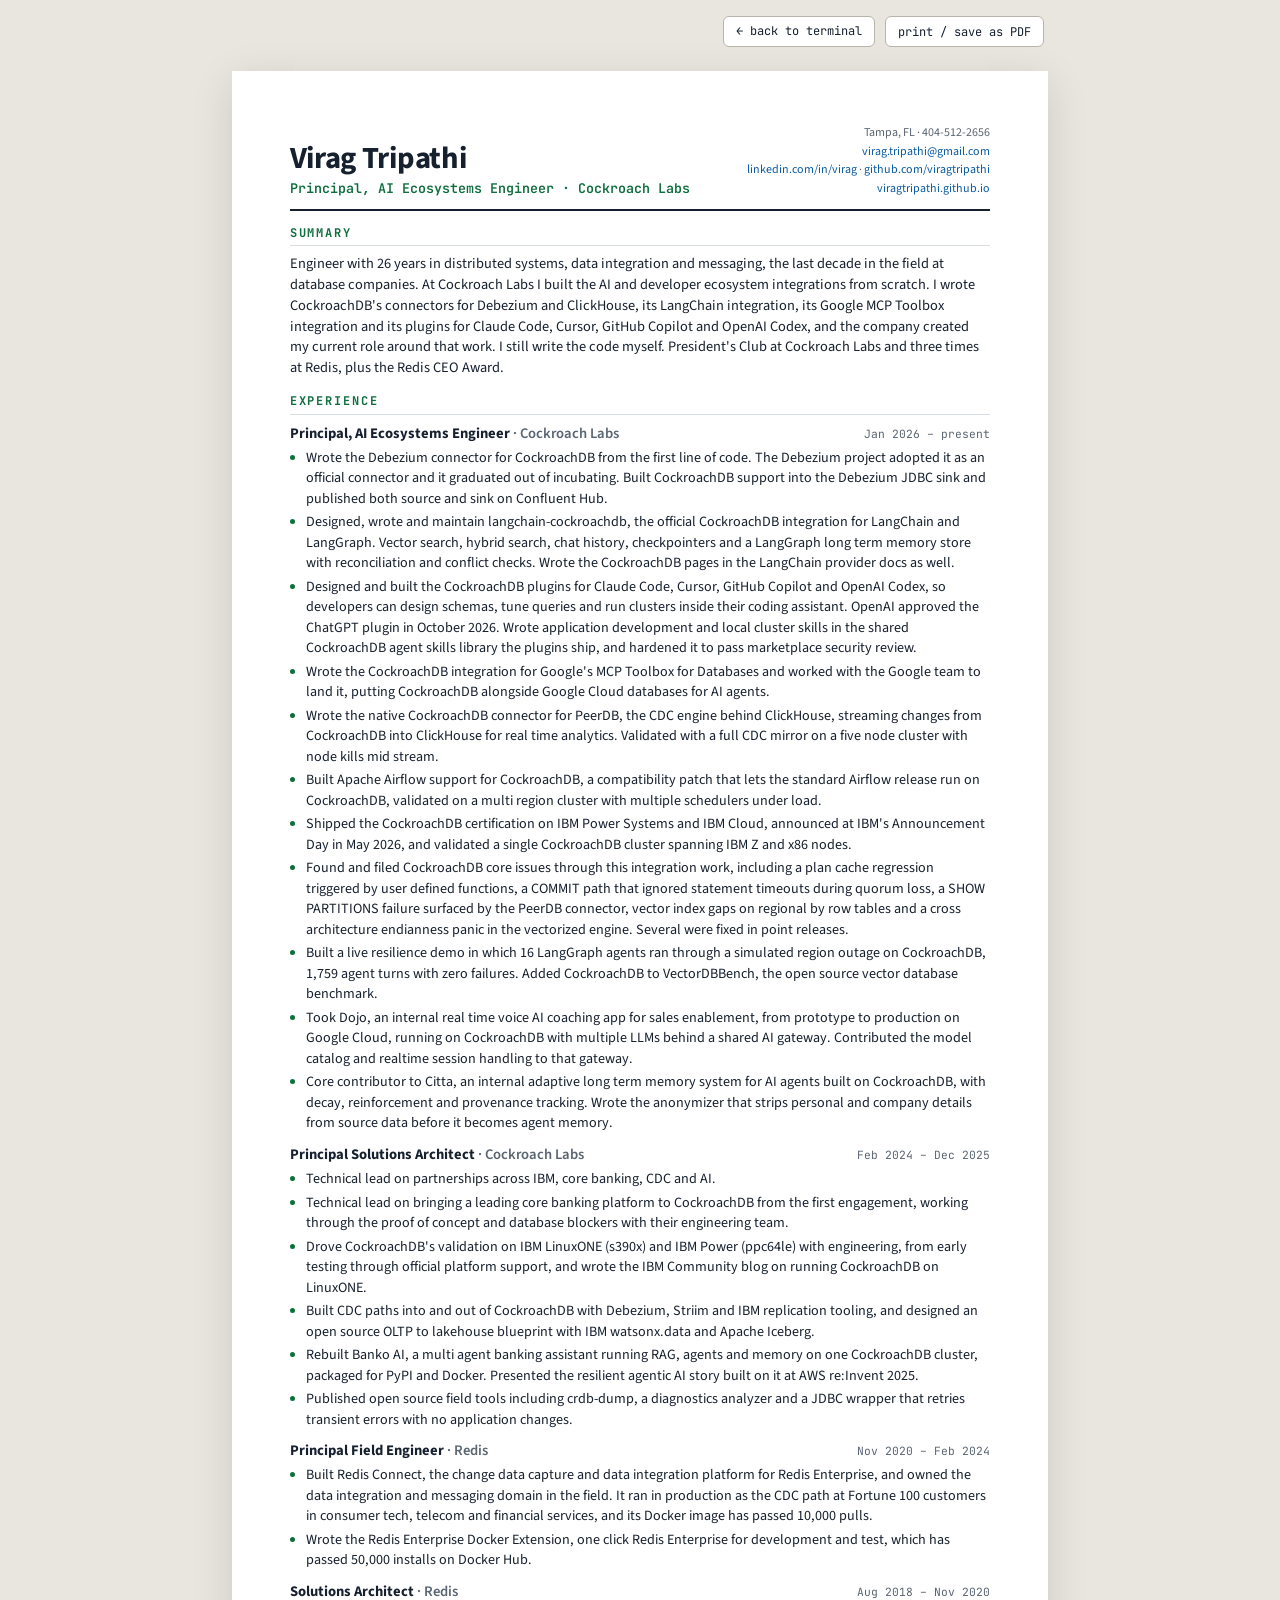
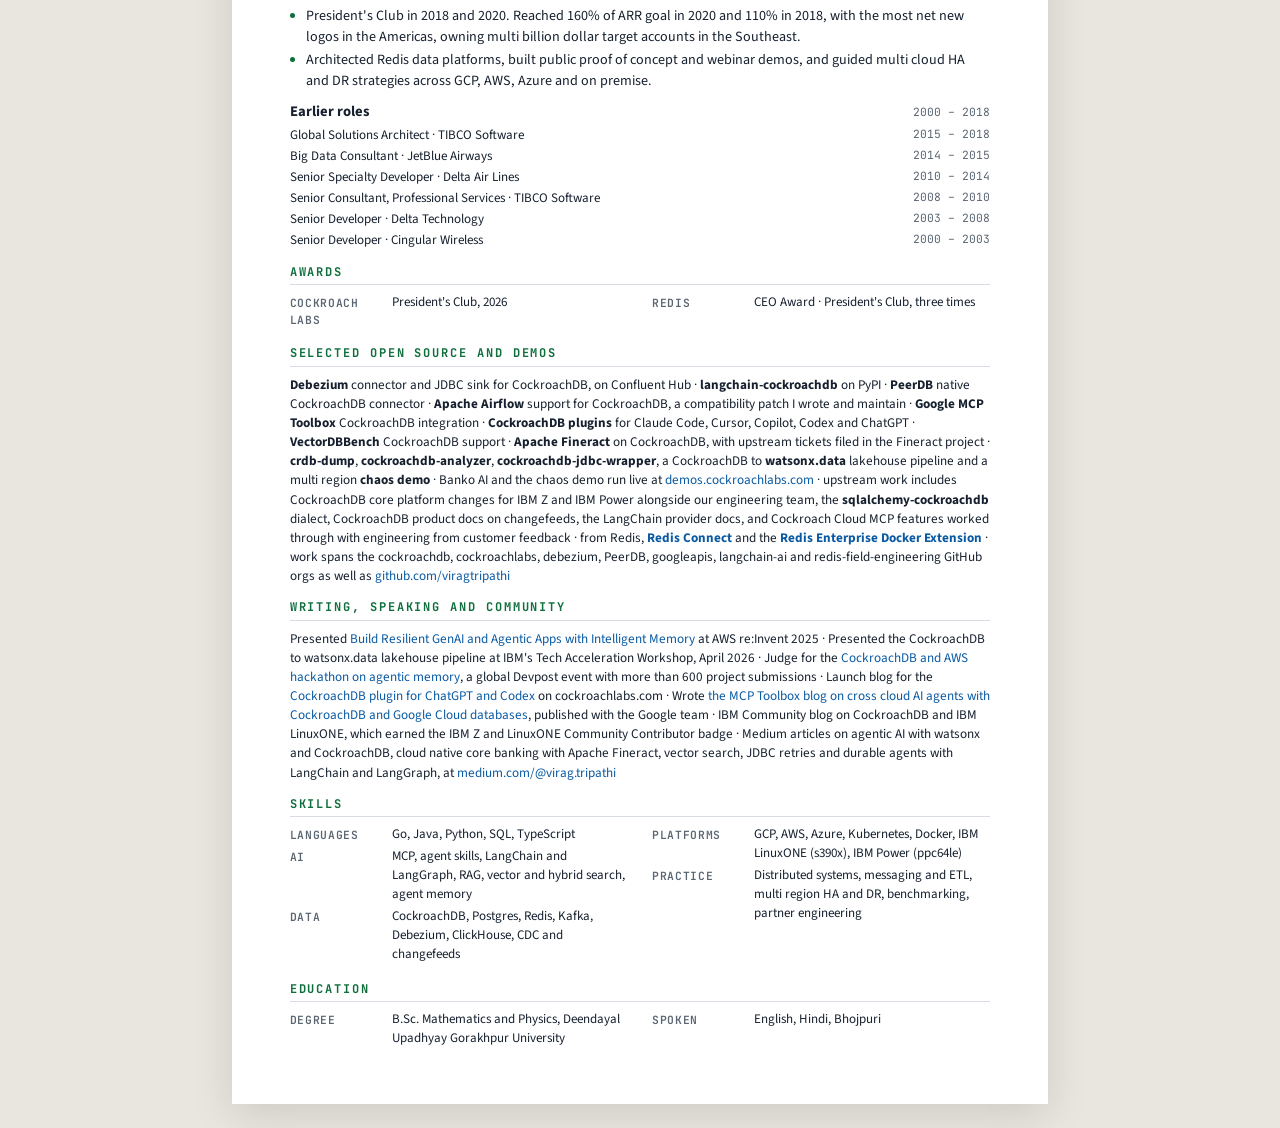
==== resume.html @ 1df02287 "resume: awards, core issues found through integrations, Fineract, watsonx workshop, docs work, hybri" ====
<!DOCTYPE html>
<html lang="en">
<head>
<meta charset="UTF-8" />
<meta name="viewport" content="width=device-width, initial-scale=1.0" />
<title>Virag Tripathi · Resume</title>
<meta name="description" content="Resume of Virag Tripathi, Principal, AI Ecosystems Engineer at Cockroach Labs." />
<meta name="robots" content="noindex" />
<link rel="preconnect" href="https://fonts.googleapis.com" />
<link rel="preconnect" href="https://fonts.gstatic.com" crossorigin />
<link href="https://fonts.googleapis.com/css2?family=JetBrains+Mono:wght@400;600;700&family=Source+Sans+3:wght@400;600;700&display=swap" rel="stylesheet" />
<style>
  :root{
    --ink:#16202e; --dim:#5a6572; --line:#d8dde4; --accent:#0e6e3c; --link:#0a5aa3;
  }
  *{box-sizing:border-box;margin:0;padding:0}
  html{background:#e9e6df}
  body{font-family:'Source Sans 3','Segoe UI',system-ui,sans-serif;color:var(--ink);font-size:10.6pt;line-height:1.45}
  .page{max-width:8.5in;margin:24px auto;background:#fff;padding:0.55in 0.6in;box-shadow:0 10px 40px rgba(0,0,0,.12)}
  a{color:var(--link);text-decoration:none}
  a:hover{text-decoration:underline}
  .mono{font-family:'JetBrains Mono',monospace}

  /* toolbar, screen only */
  .toolbar{max-width:8.5in;margin:16px auto 0;display:flex;gap:10px;justify-content:flex-end;padding:0 4px}
  .toolbar a,.toolbar button{font-family:'JetBrains Mono',monospace;font-size:12px;border:1px solid #b9b4a9;background:#fff;color:var(--ink);border-radius:6px;padding:6px 12px;cursor:pointer}
  .toolbar a:hover,.toolbar button:hover{border-color:var(--accent);color:var(--accent);text-decoration:none}

  header{display:flex;justify-content:space-between;align-items:flex-end;gap:16px;border-bottom:2.5px solid var(--ink);padding-bottom:10px;margin-bottom:14px}
  h1{font-size:23pt;line-height:1.05;letter-spacing:-.01em}
  .role{font-family:'JetBrains Mono',monospace;font-size:10pt;color:var(--accent);font-weight:600;margin-top:4px}
  .contact{text-align:right;font-size:9pt;color:var(--dim);line-height:1.55;white-space:nowrap}

  h2{font-family:'JetBrains Mono',monospace;font-size:9pt;letter-spacing:.16em;text-transform:uppercase;color:var(--accent);
     border-bottom:1px solid var(--line);padding-bottom:3px;margin:14px 0 8px}
  .summary{font-size:10.8pt}

  .job{margin-bottom:10px;break-inside:avoid}
  .jobhead{display:flex;justify-content:space-between;align-items:baseline;gap:12px}
  .jobhead .t{font-weight:700;font-size:11pt}
  .jobhead .t .org{font-weight:600;color:var(--dim)}
  .jobhead .dates{font-family:'JetBrains Mono',monospace;font-size:8.5pt;color:var(--dim);white-space:nowrap}
  ul{margin:4px 0 0 0;padding-left:16px}
  li{margin-bottom:3px}
  li::marker{color:var(--accent)}

  .earlier{display:grid;grid-template-columns:1fr auto;row-gap:2px;column-gap:14px;font-size:9.8pt}
  .earlier .d{font-family:'JetBrains Mono',monospace;font-size:8.5pt;color:var(--dim);white-space:nowrap}

  .cols{display:grid;grid-template-columns:1fr 1fr;gap:4px 24px}
  .kv{display:grid;grid-template-columns:92px 1fr;gap:10px;font-size:9.8pt;margin-bottom:3px}
  .kv b{font-family:'JetBrains Mono',monospace;font-size:8.5pt;color:var(--dim);font-weight:600;text-transform:uppercase;letter-spacing:.06em;padding-top:2px}

  .oss{font-size:9.9pt}
  .oss b{font-weight:700}

  .pb{break-before:page}

  @media print{
    html{background:#fff}
    .toolbar{display:none}
    .page{margin:0;max-width:none;box-shadow:none;padding:0}
    a{color:var(--ink)}
    @page{size:letter;margin:0.55in 0.6in}
  }
  @media(max-width:700px){
    .page{padding:24px 18px;margin:12px}
    header{flex-direction:column;align-items:flex-start}
    .contact{text-align:left;white-space:normal}
    .cols{grid-template-columns:1fr}
  }
</style>
</head>
<body>

<div class="toolbar">
  <a href="index.html">← back to terminal</a>
  <button onclick="window.print()">print / save as PDF</button>
</div>

<div class="page">

<header>
  <div>
    <h1>Virag Tripathi</h1>
    <div class="role">Principal, AI Ecosystems Engineer · Cockroach Labs</div>
  </div>
  <div class="contact">
    Tampa, FL · 404-512-2656<br>
    <a href="mailto:virag.tripathi@gmail.com">virag.tripathi@gmail.com</a><br>
    <a href="https://www.linkedin.com/in/virag">linkedin.com/in/virag</a> · <a href="https://github.com/viragtripathi">github.com/viragtripathi</a><br>
    <a href="https://viragtripathi.github.io">viragtripathi.github.io</a>
  </div>
</header>

<h2>Summary</h2>
<p class="summary">
Engineer with 26 years in distributed systems, data integration and messaging, the last decade in the field at database companies. At Cockroach Labs I built the AI and developer ecosystem integrations from scratch. I wrote CockroachDB's connectors for Debezium and ClickHouse, its LangChain integration, its Google MCP Toolbox integration and its plugins for Claude Code, Cursor, GitHub Copilot and OpenAI Codex, and the company created my current role around that work. I still write the code myself. President's Club at Cockroach Labs and three times at Redis, plus the Redis CEO Award.
</p>

<h2>Experience</h2>

<div class="job">
  <div class="jobhead">
    <span class="t">Principal, AI Ecosystems Engineer <span class="org">· Cockroach Labs</span></span>
    <span class="dates">Jan 2026 – present</span>
  </div>
  <ul>
    <li>Wrote the Debezium connector for CockroachDB from the first line of code. The Debezium project adopted it as an official connector and it graduated out of incubating. Built CockroachDB support into the Debezium JDBC sink and published both source and sink on Confluent Hub.</li>
    <li>Designed, wrote and maintain langchain-cockroachdb, the official CockroachDB integration for LangChain and LangGraph. Vector search, hybrid search, chat history, checkpointers and a LangGraph long term memory store with reconciliation and conflict checks. Wrote the CockroachDB pages in the LangChain provider docs as well.</li>
    <li>Designed and built the CockroachDB plugins for Claude Code, Cursor, GitHub Copilot and OpenAI Codex, so developers can design schemas, tune queries and run clusters inside their coding assistant. OpenAI approved the ChatGPT plugin in October 2026. Wrote application development and local cluster skills in the shared CockroachDB agent skills library the plugins ship, and hardened it to pass marketplace security review.</li>
    <li>Wrote the CockroachDB integration for Google's MCP Toolbox for Databases and worked with the Google team to land it, putting CockroachDB alongside Google Cloud databases for AI agents.</li>
    <li>Wrote the native CockroachDB connector for PeerDB, the CDC engine behind ClickHouse, streaming changes from CockroachDB into ClickHouse for real time analytics. Validated with a full CDC mirror on a five node cluster with node kills mid stream.</li>
    <li>Built Apache Airflow support for CockroachDB, a compatibility patch that lets the standard Airflow release run on CockroachDB, validated on a multi region cluster with multiple schedulers under load.</li>
    <li>Shipped the CockroachDB certification on IBM Power Systems and IBM Cloud, announced at IBM's Announcement Day in May 2026, and validated a single CockroachDB cluster spanning IBM Z and x86 nodes.</li>
    <li>Found and filed CockroachDB core issues through this integration work, including a plan cache regression triggered by user defined functions, a COMMIT path that ignored statement timeouts during quorum loss, a SHOW PARTITIONS failure surfaced by the PeerDB connector, vector index gaps on regional by row tables and a cross architecture endianness panic in the vectorized engine. Several were fixed in point releases.</li>
    <li>Built a live resilience demo in which 16 LangGraph agents ran through a simulated region outage on CockroachDB, 1,759 agent turns with zero failures. Added CockroachDB to VectorDBBench, the open source vector database benchmark.</li>
    <li>Took Dojo, an internal real time voice AI coaching app for sales enablement, from prototype to production on Google Cloud, running on CockroachDB with multiple LLMs behind a shared AI gateway. Contributed the model catalog and realtime session handling to that gateway.</li>
    <li>Core contributor to Citta, an internal adaptive long term memory system for AI agents built on CockroachDB, with decay, reinforcement and provenance tracking. Wrote the anonymizer that strips personal and company details from source data before it becomes agent memory.</li>
  </ul>
</div>

<div class="job">
  <div class="jobhead">
    <span class="t">Principal Solutions Architect <span class="org">· Cockroach Labs</span></span>
    <span class="dates">Feb 2024 – Dec 2025</span>
  </div>
  <ul>
    <li>Technical lead on partnerships across IBM, core banking, CDC and AI.</li>
    <li>Technical lead on bringing a leading core banking platform to CockroachDB from the first engagement, working through the proof of concept and database blockers with their engineering team.</li>
    <li>Drove CockroachDB's validation on IBM LinuxONE (s390x) and IBM Power (ppc64le) with engineering, from early testing through official platform support, and wrote the IBM Community blog on running CockroachDB on LinuxONE.</li>
    <li>Built CDC paths into and out of CockroachDB with Debezium, Striim and IBM replication tooling, and designed an open source OLTP to lakehouse blueprint with IBM watsonx.data and Apache Iceberg.</li>
    <li>Rebuilt Banko AI, a multi agent banking assistant running RAG, agents and memory on one CockroachDB cluster, packaged for PyPI and Docker. Presented the resilient agentic AI story built on it at AWS re:Invent 2025.</li>
    <li>Published open source field tools including crdb-dump, a diagnostics analyzer and a JDBC wrapper that retries transient errors with no application changes.</li>
  </ul>
</div>

<div class="job">
  <div class="jobhead">
    <span class="t">Principal Field Engineer <span class="org">· Redis</span></span>
    <span class="dates">Nov 2020 – Feb 2024</span>
  </div>
  <ul>
    <li>Built Redis Connect, the change data capture and data integration platform for Redis Enterprise, and owned the data integration and messaging domain in the field. It ran in production as the CDC path at Fortune 100 customers in consumer tech, telecom and financial services, and its Docker image has passed 10,000 pulls.</li>
    <li>Wrote the Redis Enterprise Docker Extension, one click Redis Enterprise for development and test, which has passed 50,000 installs on Docker Hub.</li>
  </ul>
</div>

<div class="job">
  <div class="jobhead">
    <span class="t">Solutions Architect <span class="org">· Redis</span></span>
    <span class="dates">Aug 2018 – Nov 2020</span>
  </div>
  <ul>
    <li>President's Club in 2018 and 2020. Reached 160% of ARR goal in 2020 and 110% in 2018, with the most net new logos in the Americas, owning multi billion dollar target accounts in the Southeast.</li>
    <li>Architected Redis data platforms, built public proof of concept and webinar demos, and guided multi cloud HA and DR strategies across GCP, AWS, Azure and on premise.</li>
  </ul>
</div>

<div class="job">
  <div class="jobhead"><span class="t">Earlier roles</span><span class="dates">2000 – 2018</span></div>
  <div class="earlier" style="margin-top:4px">
    <span>Global Solutions Architect · TIBCO Software</span><span class="d">2015 – 2018</span>
    <span>Big Data Consultant · JetBlue Airways</span><span class="d">2014 – 2015</span>
    <span>Senior Specialty Developer · Delta Air Lines</span><span class="d">2010 – 2014</span>
    <span>Senior Consultant, Professional Services · TIBCO Software</span><span class="d">2008 – 2010</span>
    <span>Senior Developer · Delta Technology</span><span class="d">2003 – 2008</span>
    <span>Senior Developer · Cingular Wireless</span><span class="d">2000 – 2003</span>
  </div>
</div>

<h2>Awards</h2>
<div class="cols">
  <div class="kv"><b>Cockroach Labs</b><span>President's Club, 2026</span></div>
  <div class="kv"><b>Redis</b><span>CEO Award · President's Club, three times</span></div>
</div>

<h2>Selected open source and demos</h2>
<p class="oss">
<b>Debezium</b> connector and JDBC sink for CockroachDB, on Confluent Hub · <b>langchain-cockroachdb</b> on PyPI · <b>PeerDB</b> native CockroachDB connector · <b>Apache Airflow</b> support for CockroachDB, a compatibility patch I wrote and maintain · <b>Google MCP Toolbox</b> CockroachDB integration · <b>CockroachDB plugins</b> for Claude Code, Cursor, Copilot, Codex and ChatGPT · <b>VectorDBBench</b> CockroachDB support · <b>Apache Fineract</b> on CockroachDB, with upstream tickets filed in the Fineract project · <b>crdb-dump</b>, <b>cockroachdb-analyzer</b>, <b>cockroachdb-jdbc-wrapper</b>, a CockroachDB to <b>watsonx.data</b> lakehouse pipeline and a multi region <b>chaos demo</b> · Banko AI and the chaos demo run live at <a href="https://demos.cockroachlabs.com/">demos.cockroachlabs.com</a> · upstream work includes CockroachDB core platform changes for IBM Z and IBM Power alongside our engineering team, the <b>sqlalchemy-cockroachdb</b> dialect, CockroachDB product docs on changefeeds, the LangChain provider docs, and Cockroach Cloud MCP features worked through with engineering from customer feedback · from Redis, <a href="https://github.com/redis-field-engineering/redis-connect-dist"><b>Redis Connect</b></a> and the <a href="https://hub.docker.com/r/virag/redis-enterprise-docker-extension"><b>Redis Enterprise Docker Extension</b></a> · work spans the cockroachdb, cockroachlabs, debezium, PeerDB, googleapis, langchain-ai and redis-field-engineering GitHub orgs as well as <a href="https://github.com/viragtripathi">github.com/viragtripathi</a>
</p>

<h2>Writing, speaking and community</h2>
<p class="oss">
Presented <a href="https://www.cockroachlabs.com/blog/resilient-genai-agentic-apps-intelligent-memory/">Build Resilient GenAI and Agentic Apps with Intelligent Memory</a> at AWS re:Invent 2025 · Presented the CockroachDB to watsonx.data lakehouse pipeline at IBM's Tech Acceleration Workshop, April 2026 · Judge for the <a href="https://cockroachdb-ai.devpost.com/">CockroachDB and AWS hackathon on agentic memory</a>, a global Devpost event with more than 600 project submissions · Launch blog for the <a href="https://www.cockroachlabs.com/blog/cockroachdb-plugin-for-chatgpt-and-codex/">CockroachDB plugin for ChatGPT and Codex</a> on cockroachlabs.com · Wrote <a href="https://medium.com/@mcp_toolbox/multi-source-reasoning-with-cockroachdb-and-google-cloud-databases-using-mcp-toolbox-64c39ea878f5">the MCP Toolbox blog on cross cloud AI agents with CockroachDB and Google Cloud databases</a>, published with the Google team · IBM Community blog on CockroachDB and IBM LinuxONE, which earned the IBM Z and LinuxONE Community Contributor badge · Medium articles on agentic AI with watsonx and CockroachDB, cloud native core banking with Apache Fineract, vector search, JDBC retries and durable agents with LangChain and LangGraph, at <a href="https://medium.com/@virag.tripathi">medium.com/@virag.tripathi</a>
</p>

<h2>Skills</h2>
<div class="cols">
  <div>
    <div class="kv"><b>Languages</b><span>Go, Java, Python, SQL, TypeScript</span></div>
    <div class="kv"><b>AI</b><span>MCP, agent skills, LangChain and LangGraph, RAG, vector and hybrid search, agent memory</span></div>
    <div class="kv"><b>Data</b><span>CockroachDB, Postgres, Redis, Kafka, Debezium, ClickHouse, CDC and changefeeds</span></div>
  </div>
  <div>
    <div class="kv"><b>Platforms</b><span>GCP, AWS, Azure, Kubernetes, Docker, IBM LinuxONE (s390x), IBM Power (ppc64le)</span></div>
    <div class="kv"><b>Practice</b><span>Distributed systems, messaging and ETL, multi region HA and DR, benchmarking, partner engineering</span></div>
  </div>
</div>

<h2>Education</h2>
<div class="cols">
  <div class="kv"><b>Degree</b><span>B.Sc. Mathematics and Physics, Deendayal Upadhyay Gorakhpur University</span></div>
  <div class="kv"><b>Spoken</b><span>English, Hindi, Bhojpuri</span></div>
</div>

</div>
</body>
</html>
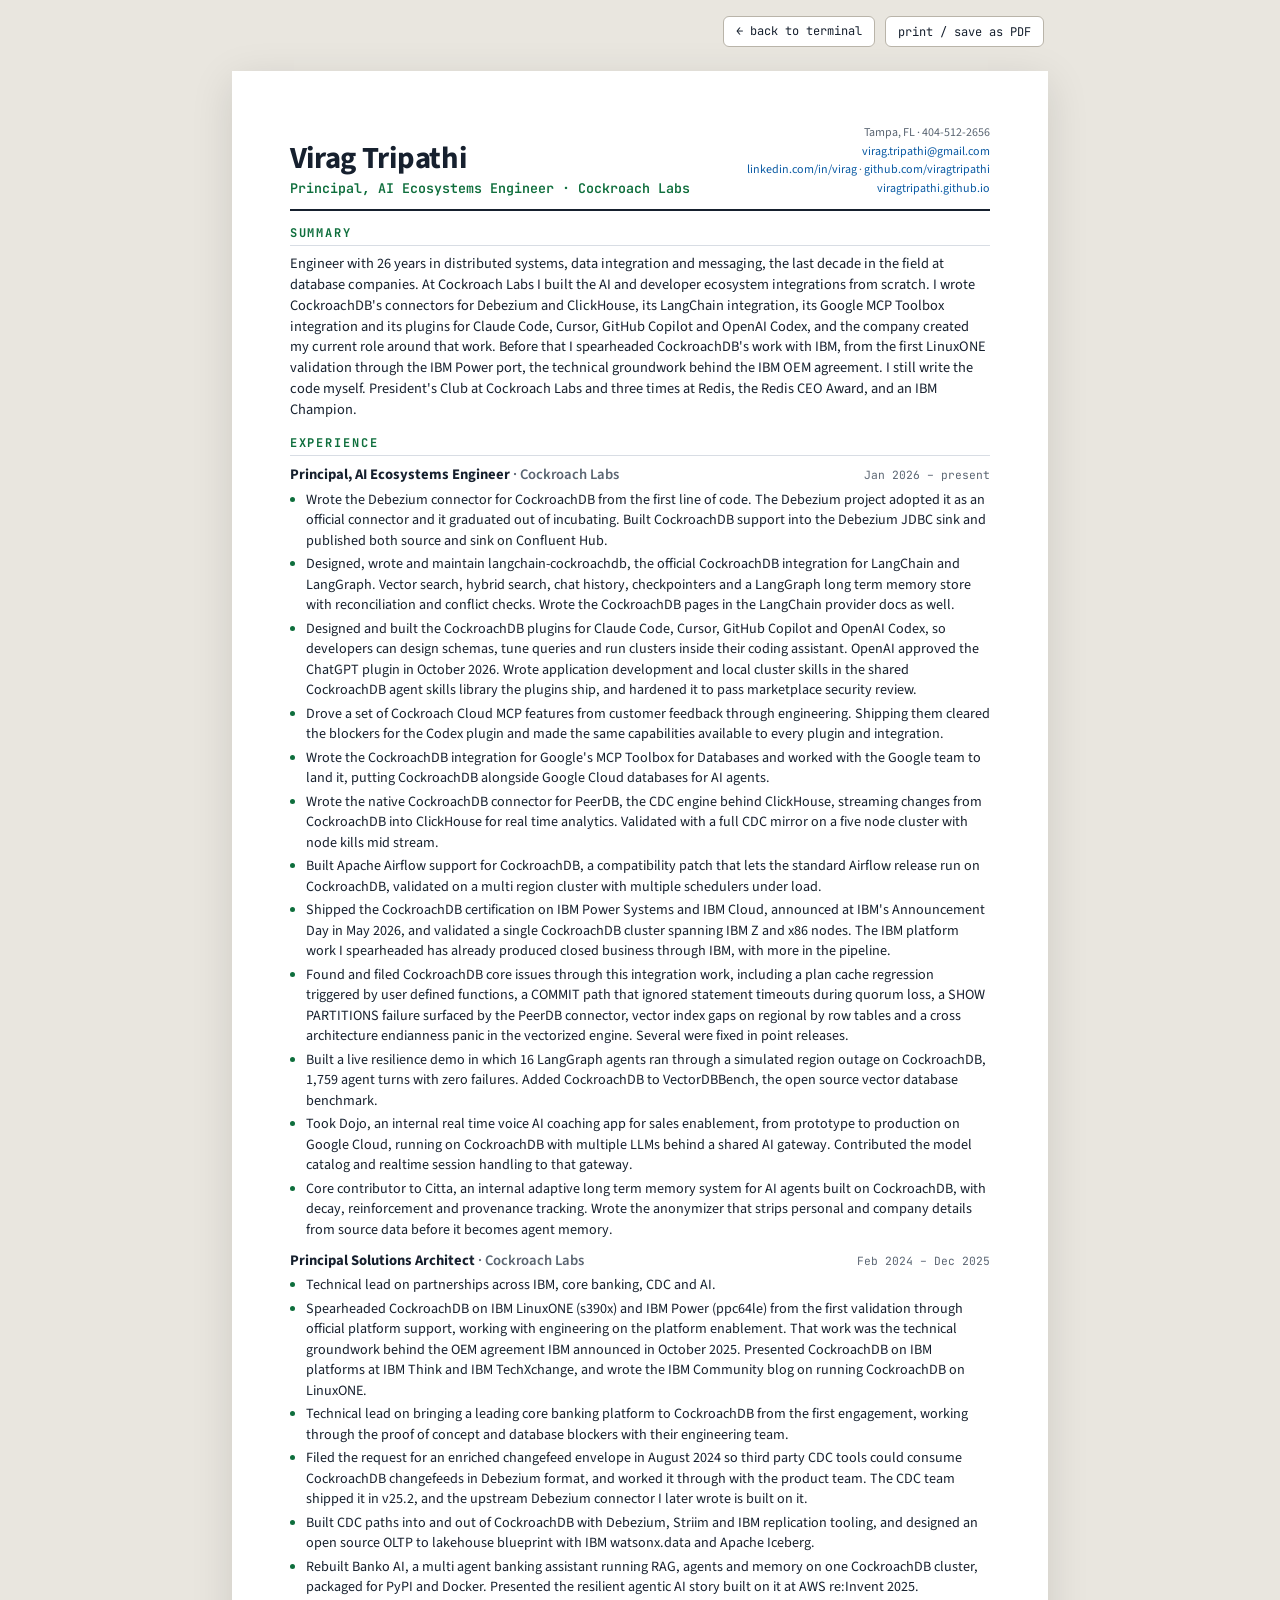
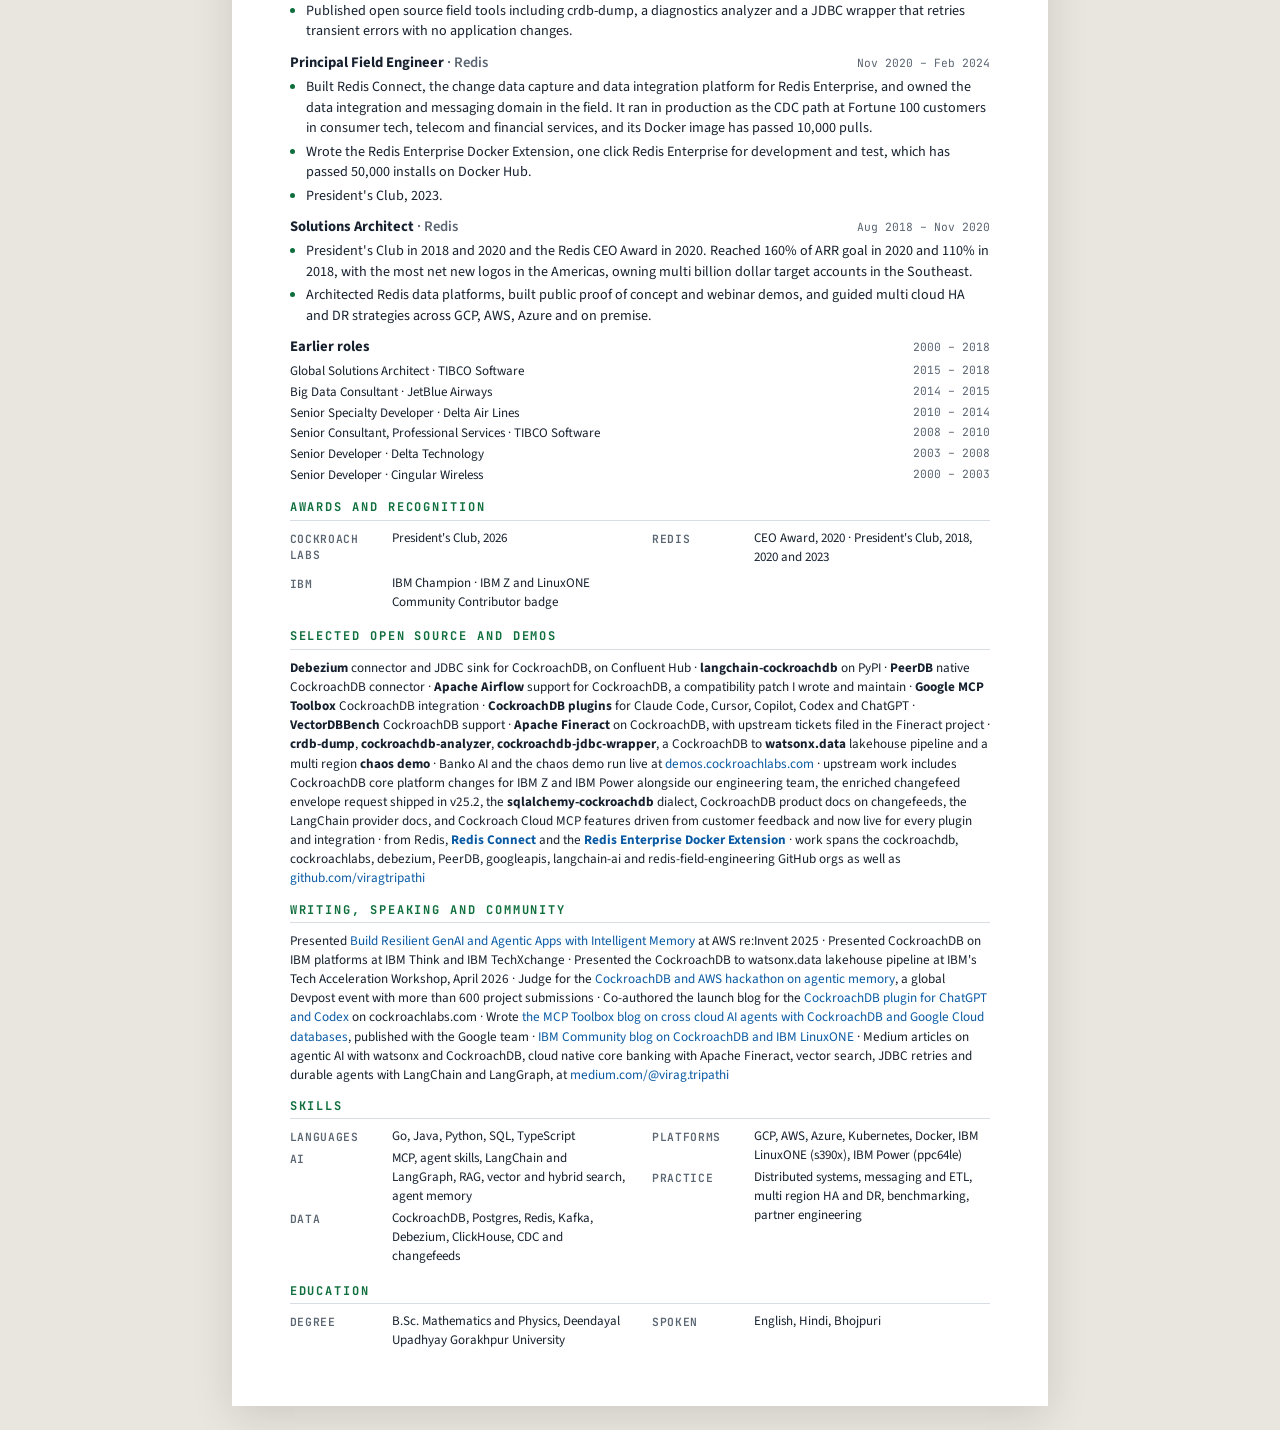
==== commit 013eb3a7: "Resume: IBM spearhead and OEM groundwork, envelope request bullet, Cloud MCP shipped, award years, I" ====
--- a/resume.html
+++ b/resume.html
@@ -95,7 +95,7 @@
 
 <h2>Summary</h2>
 <p class="summary">
-Engineer with 26 years in distributed systems, data integration and messaging, the last decade in the field at database companies. At Cockroach Labs I built the AI and developer ecosystem integrations from scratch. I wrote CockroachDB's connectors for Debezium and ClickHouse, its LangChain integration, its Google MCP Toolbox integration and its plugins for Claude Code, Cursor, GitHub Copilot and OpenAI Codex, and the company created my current role around that work. I still write the code myself. President's Club at Cockroach Labs and three times at Redis, plus the Redis CEO Award.
+Engineer with 26 years in distributed systems, data integration and messaging, the last decade in the field at database companies. At Cockroach Labs I built the AI and developer ecosystem integrations from scratch. I wrote CockroachDB's connectors for Debezium and ClickHouse, its LangChain integration, its Google MCP Toolbox integration and its plugins for Claude Code, Cursor, GitHub Copilot and OpenAI Codex, and the company created my current role around that work. Before that I spearheaded CockroachDB's work with IBM, from the first LinuxONE validation through the IBM Power port, the technical groundwork behind the IBM OEM agreement. I still write the code myself. President's Club at Cockroach Labs and three times at Redis, the Redis CEO Award, and an IBM Champion.
 </p>
 
 <h2>Experience</h2>
@@ -109,10 +109,11 @@
     <li>Wrote the Debezium connector for CockroachDB from the first line of code. The Debezium project adopted it as an official connector and it graduated out of incubating. Built CockroachDB support into the Debezium JDBC sink and published both source and sink on Confluent Hub.</li>
     <li>Designed, wrote and maintain langchain-cockroachdb, the official CockroachDB integration for LangChain and LangGraph. Vector search, hybrid search, chat history, checkpointers and a LangGraph long term memory store with reconciliation and conflict checks. Wrote the CockroachDB pages in the LangChain provider docs as well.</li>
     <li>Designed and built the CockroachDB plugins for Claude Code, Cursor, GitHub Copilot and OpenAI Codex, so developers can design schemas, tune queries and run clusters inside their coding assistant. OpenAI approved the ChatGPT plugin in October 2026. Wrote application development and local cluster skills in the shared CockroachDB agent skills library the plugins ship, and hardened it to pass marketplace security review.</li>
+    <li>Drove a set of Cockroach Cloud MCP features from customer feedback through engineering. Shipping them cleared the blockers for the Codex plugin and made the same capabilities available to every plugin and integration.</li>
     <li>Wrote the CockroachDB integration for Google's MCP Toolbox for Databases and worked with the Google team to land it, putting CockroachDB alongside Google Cloud databases for AI agents.</li>
     <li>Wrote the native CockroachDB connector for PeerDB, the CDC engine behind ClickHouse, streaming changes from CockroachDB into ClickHouse for real time analytics. Validated with a full CDC mirror on a five node cluster with node kills mid stream.</li>
     <li>Built Apache Airflow support for CockroachDB, a compatibility patch that lets the standard Airflow release run on CockroachDB, validated on a multi region cluster with multiple schedulers under load.</li>
-    <li>Shipped the CockroachDB certification on IBM Power Systems and IBM Cloud, announced at IBM's Announcement Day in May 2026, and validated a single CockroachDB cluster spanning IBM Z and x86 nodes.</li>
+    <li>Shipped the CockroachDB certification on IBM Power Systems and IBM Cloud, announced at IBM's Announcement Day in May 2026, and validated a single CockroachDB cluster spanning IBM Z and x86 nodes. The IBM platform work I spearheaded has already produced closed business through IBM, with more in the pipeline.</li>
     <li>Found and filed CockroachDB core issues through this integration work, including a plan cache regression triggered by user defined functions, a COMMIT path that ignored statement timeouts during quorum loss, a SHOW PARTITIONS failure surfaced by the PeerDB connector, vector index gaps on regional by row tables and a cross architecture endianness panic in the vectorized engine. Several were fixed in point releases.</li>
     <li>Built a live resilience demo in which 16 LangGraph agents ran through a simulated region outage on CockroachDB, 1,759 agent turns with zero failures. Added CockroachDB to VectorDBBench, the open source vector database benchmark.</li>
     <li>Took Dojo, an internal real time voice AI coaching app for sales enablement, from prototype to production on Google Cloud, running on CockroachDB with multiple LLMs behind a shared AI gateway. Contributed the model catalog and realtime session handling to that gateway.</li>
@@ -127,8 +128,9 @@
   </div>
   <ul>
     <li>Technical lead on partnerships across IBM, core banking, CDC and AI.</li>
+    <li>Spearheaded CockroachDB on IBM LinuxONE (s390x) and IBM Power (ppc64le) from the first validation through official platform support, working with engineering on the platform enablement. That work was the technical groundwork behind the OEM agreement IBM announced in October 2025. Presented CockroachDB on IBM platforms at IBM Think and IBM TechXchange, and wrote the IBM Community blog on running CockroachDB on LinuxONE.</li>
     <li>Technical lead on bringing a leading core banking platform to CockroachDB from the first engagement, working through the proof of concept and database blockers with their engineering team.</li>
-    <li>Drove CockroachDB's validation on IBM LinuxONE (s390x) and IBM Power (ppc64le) with engineering, from early testing through official platform support, and wrote the IBM Community blog on running CockroachDB on LinuxONE.</li>
+    <li>Filed the request for an enriched changefeed envelope in August 2024 so third party CDC tools could consume CockroachDB changefeeds in Debezium format, and worked it through with the product team. The CDC team shipped it in v25.2, and the upstream Debezium connector I later wrote is built on it.</li>
     <li>Built CDC paths into and out of CockroachDB with Debezium, Striim and IBM replication tooling, and designed an open source OLTP to lakehouse blueprint with IBM watsonx.data and Apache Iceberg.</li>
     <li>Rebuilt Banko AI, a multi agent banking assistant running RAG, agents and memory on one CockroachDB cluster, packaged for PyPI and Docker. Presented the resilient agentic AI story built on it at AWS re:Invent 2025.</li>
     <li>Published open source field tools including crdb-dump, a diagnostics analyzer and a JDBC wrapper that retries transient errors with no application changes.</li>
@@ -143,6 +145,7 @@
   <ul>
     <li>Built Redis Connect, the change data capture and data integration platform for Redis Enterprise, and owned the data integration and messaging domain in the field. It ran in production as the CDC path at Fortune 100 customers in consumer tech, telecom and financial services, and its Docker image has passed 10,000 pulls.</li>
     <li>Wrote the Redis Enterprise Docker Extension, one click Redis Enterprise for development and test, which has passed 50,000 installs on Docker Hub.</li>
+    <li>President's Club, 2023.</li>
   </ul>
 </div>
 
@@ -152,7 +155,7 @@
     <span class="dates">Aug 2018 – Nov 2020</span>
   </div>
   <ul>
-    <li>President's Club in 2018 and 2020. Reached 160% of ARR goal in 2020 and 110% in 2018, with the most net new logos in the Americas, owning multi billion dollar target accounts in the Southeast.</li>
+    <li>President's Club in 2018 and 2020 and the Redis CEO Award in 2020. Reached 160% of ARR goal in 2020 and 110% in 2018, with the most net new logos in the Americas, owning multi billion dollar target accounts in the Southeast.</li>
     <li>Architected Redis data platforms, built public proof of concept and webinar demos, and guided multi cloud HA and DR strategies across GCP, AWS, Azure and on premise.</li>
   </ul>
 </div>
@@ -169,20 +172,21 @@
   </div>
 </div>
 
-<h2>Awards</h2>
+<h2>Awards and recognition</h2>
 <div class="cols">
   <div class="kv"><b>Cockroach Labs</b><span>President's Club, 2026</span></div>
-  <div class="kv"><b>Redis</b><span>CEO Award · President's Club, three times</span></div>
+  <div class="kv"><b>Redis</b><span>CEO Award, 2020 · President's Club, 2018, 2020 and 2023</span></div>
+  <div class="kv"><b>IBM</b><span>IBM Champion · IBM Z and LinuxONE Community Contributor badge</span></div>
 </div>
 
 <h2>Selected open source and demos</h2>
 <p class="oss">
-<b>Debezium</b> connector and JDBC sink for CockroachDB, on Confluent Hub · <b>langchain-cockroachdb</b> on PyPI · <b>PeerDB</b> native CockroachDB connector · <b>Apache Airflow</b> support for CockroachDB, a compatibility patch I wrote and maintain · <b>Google MCP Toolbox</b> CockroachDB integration · <b>CockroachDB plugins</b> for Claude Code, Cursor, Copilot, Codex and ChatGPT · <b>VectorDBBench</b> CockroachDB support · <b>Apache Fineract</b> on CockroachDB, with upstream tickets filed in the Fineract project · <b>crdb-dump</b>, <b>cockroachdb-analyzer</b>, <b>cockroachdb-jdbc-wrapper</b>, a CockroachDB to <b>watsonx.data</b> lakehouse pipeline and a multi region <b>chaos demo</b> · Banko AI and the chaos demo run live at <a href="https://demos.cockroachlabs.com/">demos.cockroachlabs.com</a> · upstream work includes CockroachDB core platform changes for IBM Z and IBM Power alongside our engineering team, the <b>sqlalchemy-cockroachdb</b> dialect, CockroachDB product docs on changefeeds, the LangChain provider docs, and Cockroach Cloud MCP features worked through with engineering from customer feedback · from Redis, <a href="https://github.com/redis-field-engineering/redis-connect-dist"><b>Redis Connect</b></a> and the <a href="https://hub.docker.com/r/virag/redis-enterprise-docker-extension"><b>Redis Enterprise Docker Extension</b></a> · work spans the cockroachdb, cockroachlabs, debezium, PeerDB, googleapis, langchain-ai and redis-field-engineering GitHub orgs as well as <a href="https://github.com/viragtripathi">github.com/viragtripathi</a>
+<b>Debezium</b> connector and JDBC sink for CockroachDB, on Confluent Hub · <b>langchain-cockroachdb</b> on PyPI · <b>PeerDB</b> native CockroachDB connector · <b>Apache Airflow</b> support for CockroachDB, a compatibility patch I wrote and maintain · <b>Google MCP Toolbox</b> CockroachDB integration · <b>CockroachDB plugins</b> for Claude Code, Cursor, Copilot, Codex and ChatGPT · <b>VectorDBBench</b> CockroachDB support · <b>Apache Fineract</b> on CockroachDB, with upstream tickets filed in the Fineract project · <b>crdb-dump</b>, <b>cockroachdb-analyzer</b>, <b>cockroachdb-jdbc-wrapper</b>, a CockroachDB to <b>watsonx.data</b> lakehouse pipeline and a multi region <b>chaos demo</b> · Banko AI and the chaos demo run live at <a href="https://demos.cockroachlabs.com/">demos.cockroachlabs.com</a> · upstream work includes CockroachDB core platform changes for IBM Z and IBM Power alongside our engineering team, the enriched changefeed envelope request shipped in v25.2, the <b>sqlalchemy-cockroachdb</b> dialect, CockroachDB product docs on changefeeds, the LangChain provider docs, and Cockroach Cloud MCP features driven from customer feedback and now live for every plugin and integration · from Redis, <a href="https://github.com/redis-field-engineering/redis-connect-dist"><b>Redis Connect</b></a> and the <a href="https://hub.docker.com/r/virag/redis-enterprise-docker-extension"><b>Redis Enterprise Docker Extension</b></a> · work spans the cockroachdb, cockroachlabs, debezium, PeerDB, googleapis, langchain-ai and redis-field-engineering GitHub orgs as well as <a href="https://github.com/viragtripathi">github.com/viragtripathi</a>
 </p>
 
 <h2>Writing, speaking and community</h2>
 <p class="oss">
-Presented <a href="https://www.cockroachlabs.com/blog/resilient-genai-agentic-apps-intelligent-memory/">Build Resilient GenAI and Agentic Apps with Intelligent Memory</a> at AWS re:Invent 2025 · Presented the CockroachDB to watsonx.data lakehouse pipeline at IBM's Tech Acceleration Workshop, April 2026 · Judge for the <a href="https://cockroachdb-ai.devpost.com/">CockroachDB and AWS hackathon on agentic memory</a>, a global Devpost event with more than 600 project submissions · Launch blog for the <a href="https://www.cockroachlabs.com/blog/cockroachdb-plugin-for-chatgpt-and-codex/">CockroachDB plugin for ChatGPT and Codex</a> on cockroachlabs.com · Wrote <a href="https://medium.com/@mcp_toolbox/multi-source-reasoning-with-cockroachdb-and-google-cloud-databases-using-mcp-toolbox-64c39ea878f5">the MCP Toolbox blog on cross cloud AI agents with CockroachDB and Google Cloud databases</a>, published with the Google team · IBM Community blog on CockroachDB and IBM LinuxONE, which earned the IBM Z and LinuxONE Community Contributor badge · Medium articles on agentic AI with watsonx and CockroachDB, cloud native core banking with Apache Fineract, vector search, JDBC retries and durable agents with LangChain and LangGraph, at <a href="https://medium.com/@virag.tripathi">medium.com/@virag.tripathi</a>
+Presented <a href="https://www.cockroachlabs.com/blog/resilient-genai-agentic-apps-intelligent-memory/">Build Resilient GenAI and Agentic Apps with Intelligent Memory</a> at AWS re:Invent 2025 · Presented CockroachDB on IBM platforms at IBM Think and IBM TechXchange · Presented the CockroachDB to watsonx.data lakehouse pipeline at IBM's Tech Acceleration Workshop, April 2026 · Judge for the <a href="https://cockroachdb-ai.devpost.com/">CockroachDB and AWS hackathon on agentic memory</a>, a global Devpost event with more than 600 project submissions · Co-authored the launch blog for the <a href="https://www.cockroachlabs.com/blog/cockroachdb-plugin-for-chatgpt-and-codex/">CockroachDB plugin for ChatGPT and Codex</a> on cockroachlabs.com · Wrote <a href="https://medium.com/@mcp_toolbox/multi-source-reasoning-with-cockroachdb-and-google-cloud-databases-using-mcp-toolbox-64c39ea878f5">the MCP Toolbox blog on cross cloud AI agents with CockroachDB and Google Cloud databases</a>, published with the Google team · <a href="https://community.ibm.com/community/user/blogs/virag-tripathi/2026/07/16/cockroachdb-on-ibm-linuxone-distributed-sql-for-ai">IBM Community blog on CockroachDB and IBM LinuxONE</a> · Medium articles on agentic AI with watsonx and CockroachDB, cloud native core banking with Apache Fineract, vector search, JDBC retries and durable agents with LangChain and LangGraph, at <a href="https://medium.com/@virag.tripathi">medium.com/@virag.tripathi</a>
 </p>
 
 <h2>Skills</h2>
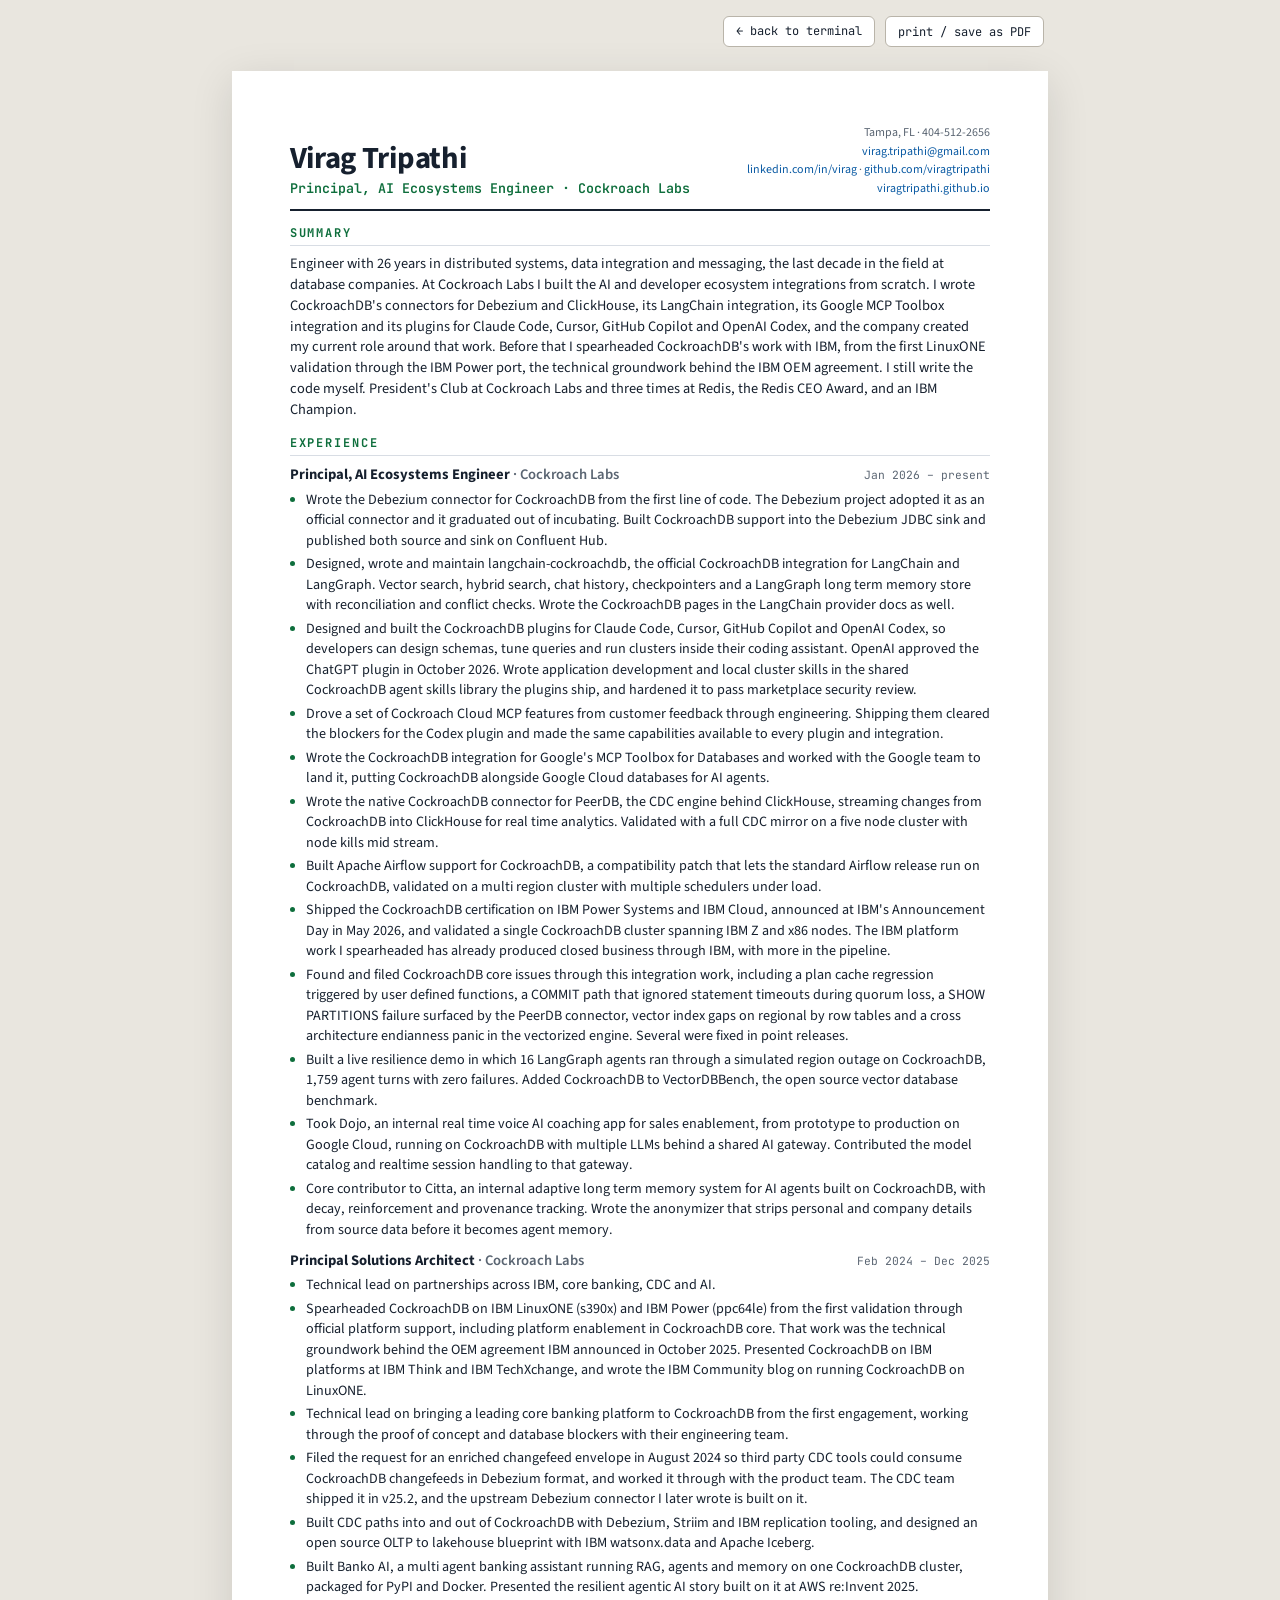
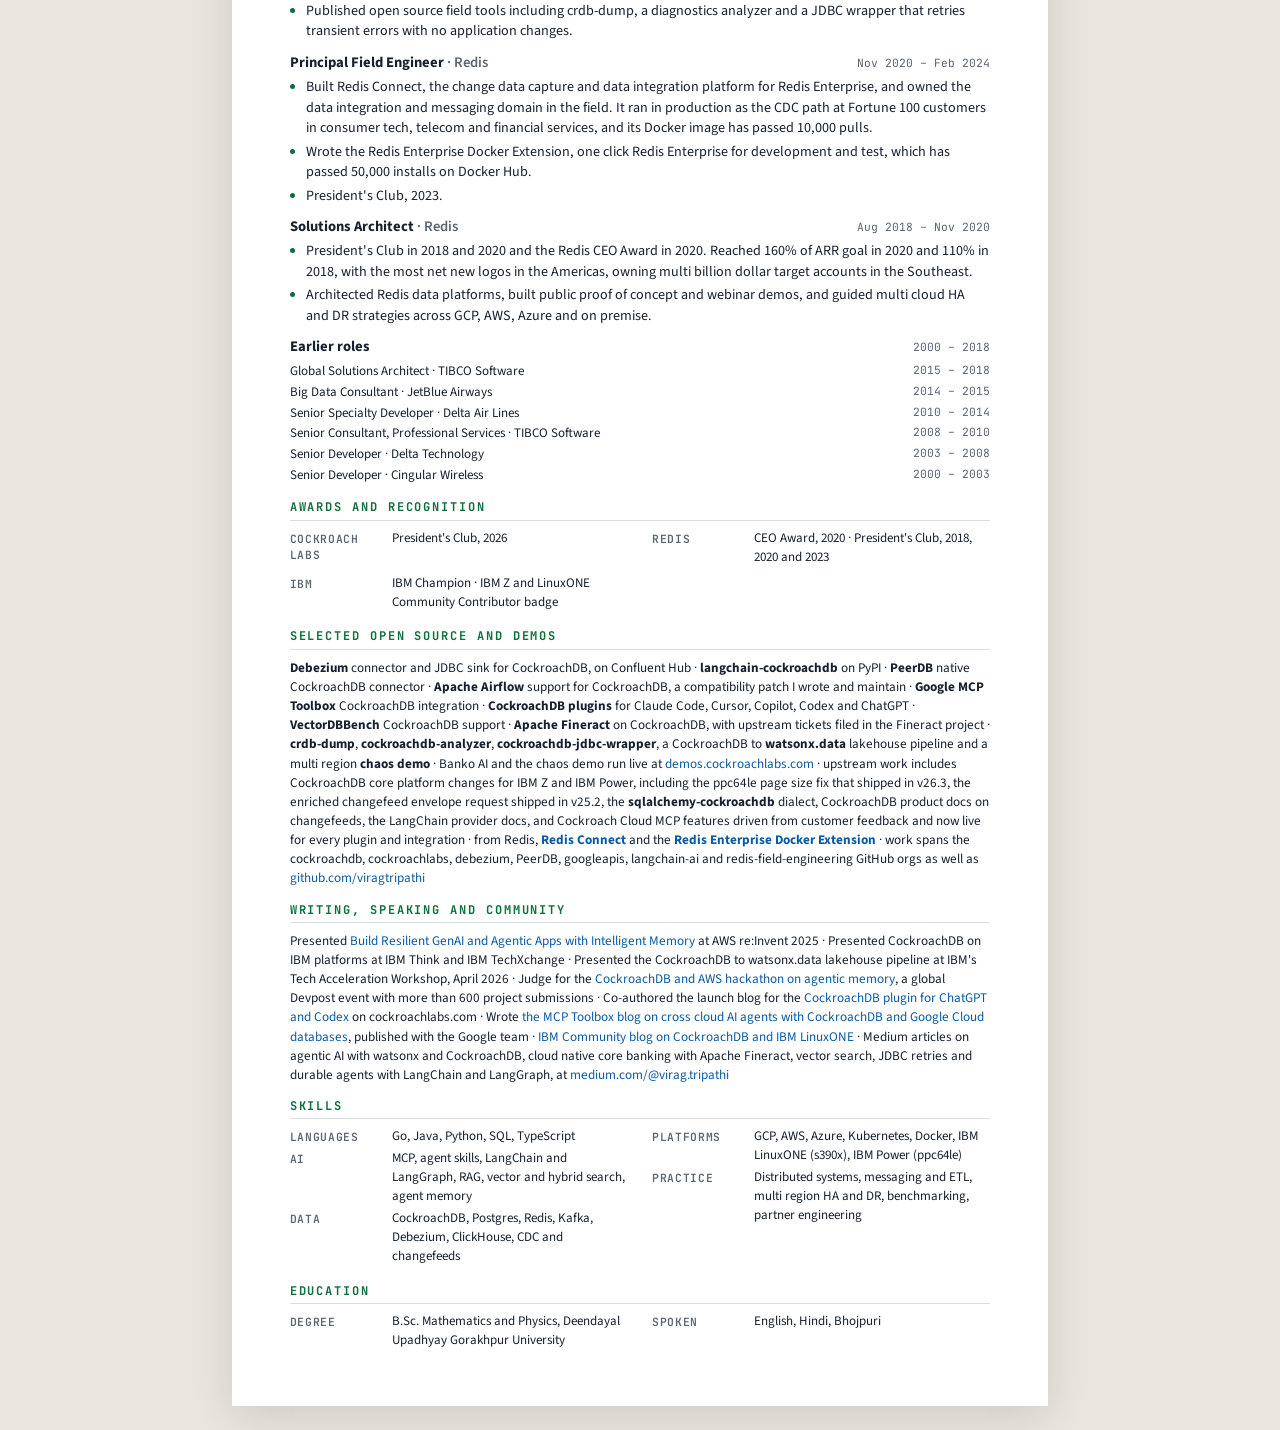
==== commit 2ced0bb1: "Resume: Built Banko AI, name the ppc64le core fix, drop "alongside engineering" hedges" ====
--- a/resume.html
+++ b/resume.html
@@ -128,11 +128,11 @@
   </div>
   <ul>
     <li>Technical lead on partnerships across IBM, core banking, CDC and AI.</li>
-    <li>Spearheaded CockroachDB on IBM LinuxONE (s390x) and IBM Power (ppc64le) from the first validation through official platform support, working with engineering on the platform enablement. That work was the technical groundwork behind the OEM agreement IBM announced in October 2025. Presented CockroachDB on IBM platforms at IBM Think and IBM TechXchange, and wrote the IBM Community blog on running CockroachDB on LinuxONE.</li>
+    <li>Spearheaded CockroachDB on IBM LinuxONE (s390x) and IBM Power (ppc64le) from the first validation through official platform support, including platform enablement in CockroachDB core. That work was the technical groundwork behind the OEM agreement IBM announced in October 2025. Presented CockroachDB on IBM platforms at IBM Think and IBM TechXchange, and wrote the IBM Community blog on running CockroachDB on LinuxONE.</li>
     <li>Technical lead on bringing a leading core banking platform to CockroachDB from the first engagement, working through the proof of concept and database blockers with their engineering team.</li>
     <li>Filed the request for an enriched changefeed envelope in August 2024 so third party CDC tools could consume CockroachDB changefeeds in Debezium format, and worked it through with the product team. The CDC team shipped it in v25.2, and the upstream Debezium connector I later wrote is built on it.</li>
     <li>Built CDC paths into and out of CockroachDB with Debezium, Striim and IBM replication tooling, and designed an open source OLTP to lakehouse blueprint with IBM watsonx.data and Apache Iceberg.</li>
-    <li>Rebuilt Banko AI, a multi agent banking assistant running RAG, agents and memory on one CockroachDB cluster, packaged for PyPI and Docker. Presented the resilient agentic AI story built on it at AWS re:Invent 2025.</li>
+    <li>Built Banko AI, a multi agent banking assistant running RAG, agents and memory on one CockroachDB cluster, packaged for PyPI and Docker. Presented the resilient agentic AI story built on it at AWS re:Invent 2025.</li>
     <li>Published open source field tools including crdb-dump, a diagnostics analyzer and a JDBC wrapper that retries transient errors with no application changes.</li>
   </ul>
 </div>
@@ -181,7 +181,7 @@
 
 <h2>Selected open source and demos</h2>
 <p class="oss">
-<b>Debezium</b> connector and JDBC sink for CockroachDB, on Confluent Hub · <b>langchain-cockroachdb</b> on PyPI · <b>PeerDB</b> native CockroachDB connector · <b>Apache Airflow</b> support for CockroachDB, a compatibility patch I wrote and maintain · <b>Google MCP Toolbox</b> CockroachDB integration · <b>CockroachDB plugins</b> for Claude Code, Cursor, Copilot, Codex and ChatGPT · <b>VectorDBBench</b> CockroachDB support · <b>Apache Fineract</b> on CockroachDB, with upstream tickets filed in the Fineract project · <b>crdb-dump</b>, <b>cockroachdb-analyzer</b>, <b>cockroachdb-jdbc-wrapper</b>, a CockroachDB to <b>watsonx.data</b> lakehouse pipeline and a multi region <b>chaos demo</b> · Banko AI and the chaos demo run live at <a href="https://demos.cockroachlabs.com/">demos.cockroachlabs.com</a> · upstream work includes CockroachDB core platform changes for IBM Z and IBM Power alongside our engineering team, the enriched changefeed envelope request shipped in v25.2, the <b>sqlalchemy-cockroachdb</b> dialect, CockroachDB product docs on changefeeds, the LangChain provider docs, and Cockroach Cloud MCP features driven from customer feedback and now live for every plugin and integration · from Redis, <a href="https://github.com/redis-field-engineering/redis-connect-dist"><b>Redis Connect</b></a> and the <a href="https://hub.docker.com/r/virag/redis-enterprise-docker-extension"><b>Redis Enterprise Docker Extension</b></a> · work spans the cockroachdb, cockroachlabs, debezium, PeerDB, googleapis, langchain-ai and redis-field-engineering GitHub orgs as well as <a href="https://github.com/viragtripathi">github.com/viragtripathi</a>
+<b>Debezium</b> connector and JDBC sink for CockroachDB, on Confluent Hub · <b>langchain-cockroachdb</b> on PyPI · <b>PeerDB</b> native CockroachDB connector · <b>Apache Airflow</b> support for CockroachDB, a compatibility patch I wrote and maintain · <b>Google MCP Toolbox</b> CockroachDB integration · <b>CockroachDB plugins</b> for Claude Code, Cursor, Copilot, Codex and ChatGPT · <b>VectorDBBench</b> CockroachDB support · <b>Apache Fineract</b> on CockroachDB, with upstream tickets filed in the Fineract project · <b>crdb-dump</b>, <b>cockroachdb-analyzer</b>, <b>cockroachdb-jdbc-wrapper</b>, a CockroachDB to <b>watsonx.data</b> lakehouse pipeline and a multi region <b>chaos demo</b> · Banko AI and the chaos demo run live at <a href="https://demos.cockroachlabs.com/">demos.cockroachlabs.com</a> · upstream work includes CockroachDB core platform changes for IBM Z and IBM Power, including the ppc64le page size fix that shipped in v26.3, the enriched changefeed envelope request shipped in v25.2, the <b>sqlalchemy-cockroachdb</b> dialect, CockroachDB product docs on changefeeds, the LangChain provider docs, and Cockroach Cloud MCP features driven from customer feedback and now live for every plugin and integration · from Redis, <a href="https://github.com/redis-field-engineering/redis-connect-dist"><b>Redis Connect</b></a> and the <a href="https://hub.docker.com/r/virag/redis-enterprise-docker-extension"><b>Redis Enterprise Docker Extension</b></a> · work spans the cockroachdb, cockroachlabs, debezium, PeerDB, googleapis, langchain-ai and redis-field-engineering GitHub orgs as well as <a href="https://github.com/viragtripathi">github.com/viragtripathi</a>
 </p>
 
 <h2>Writing, speaking and community</h2>
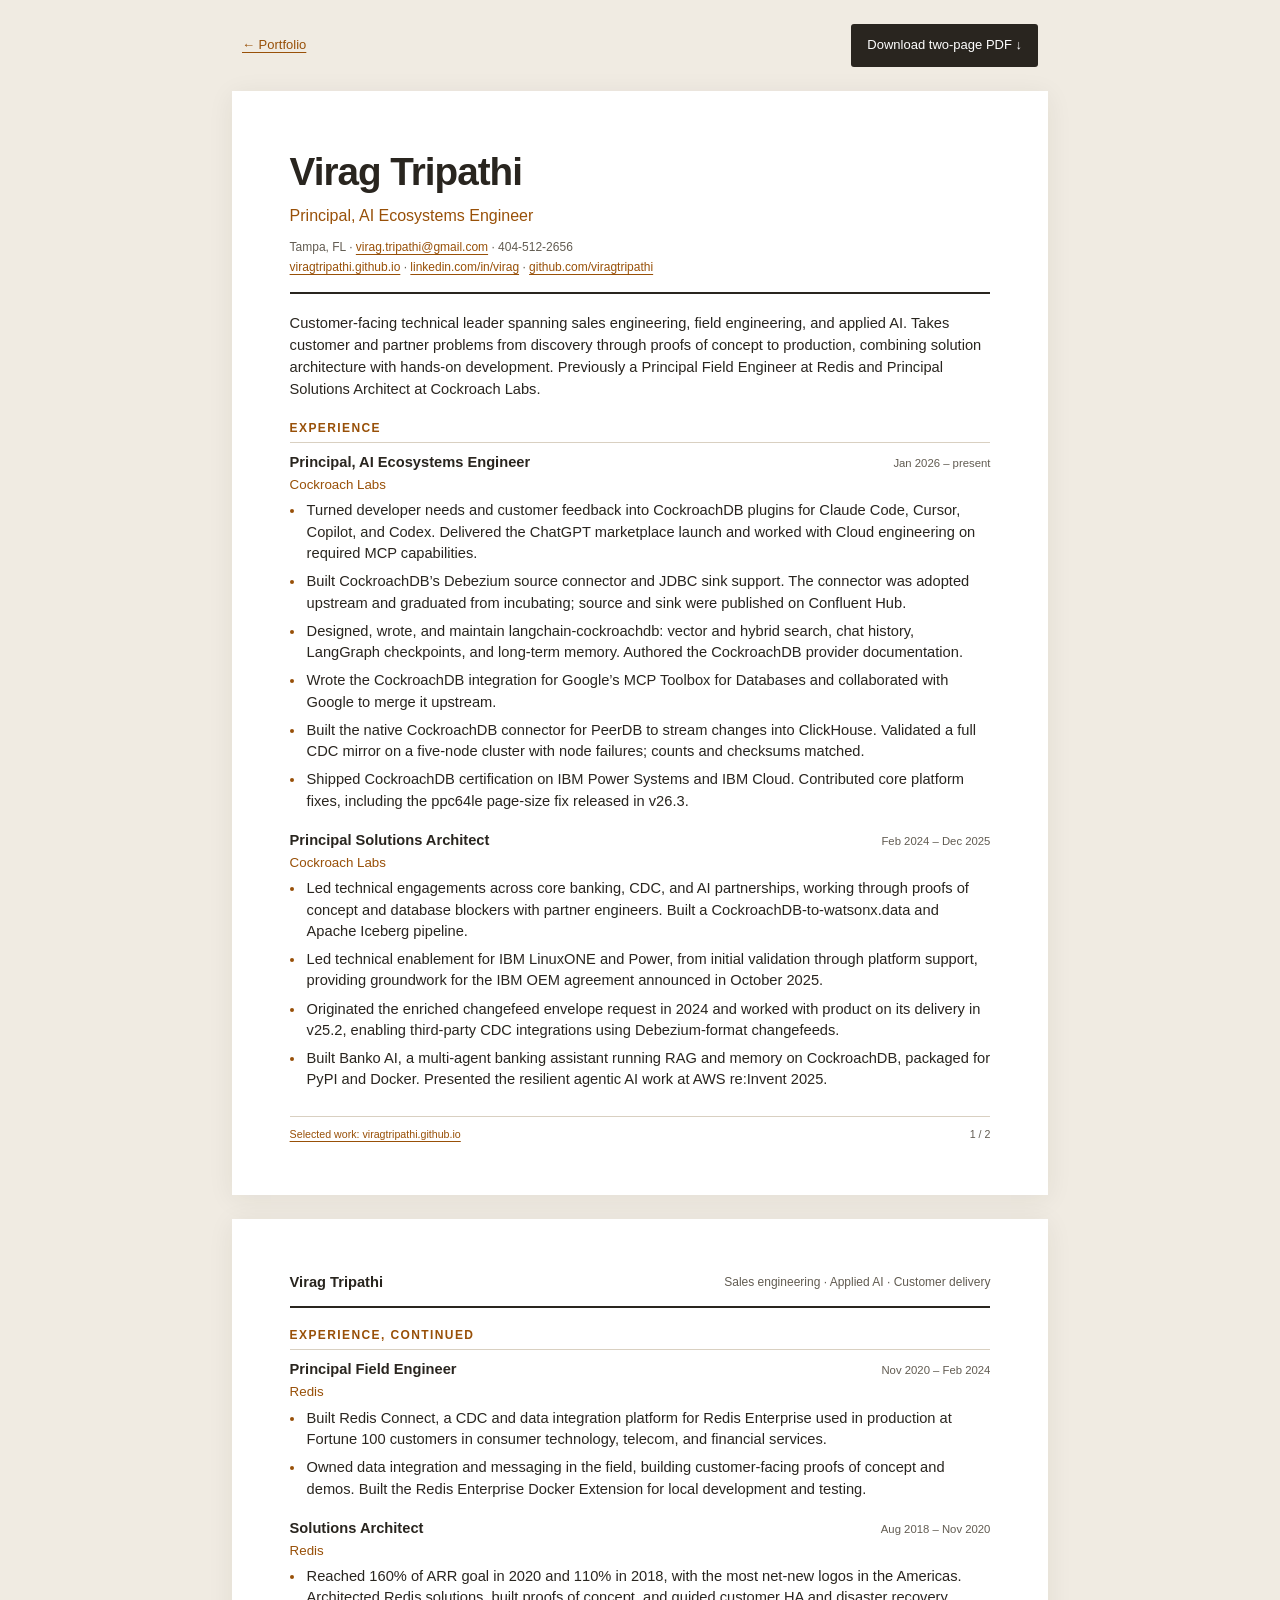
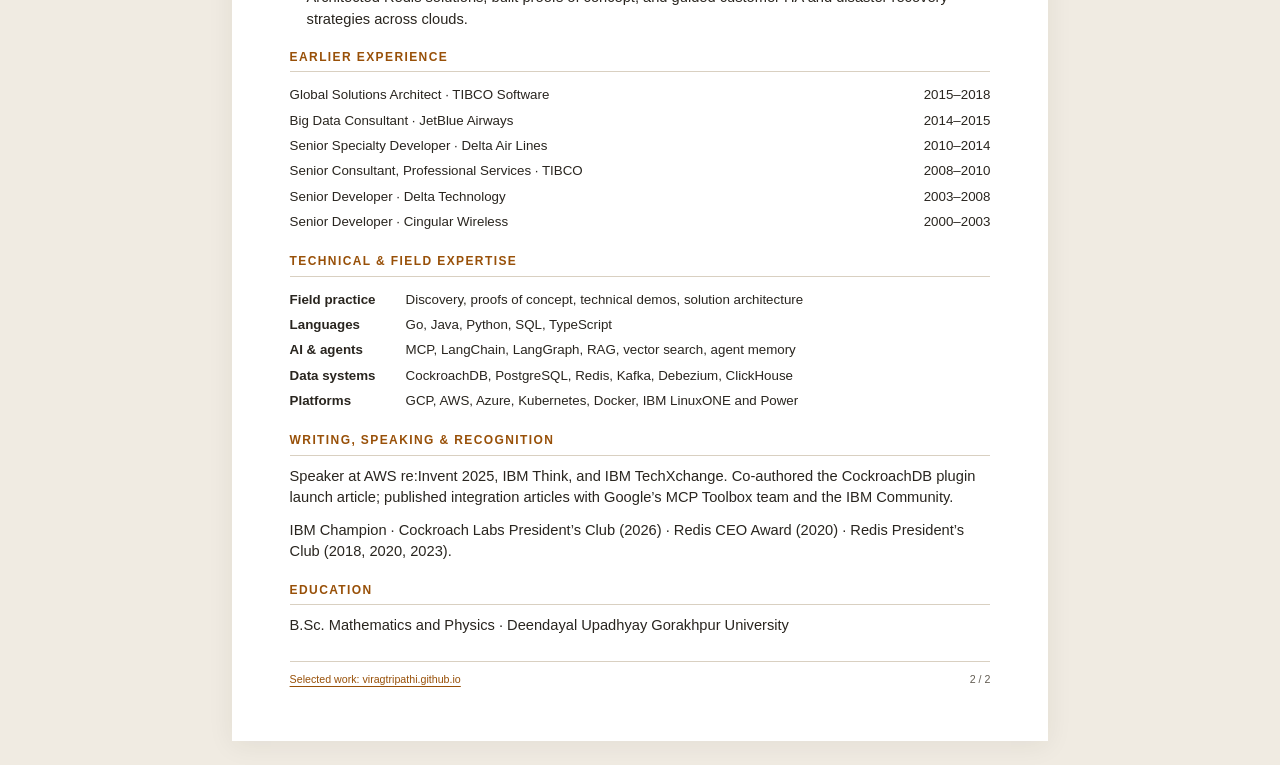
==== commit 1a0e5397: "feat: publish refreshed portfolio and two-page resume" ====
--- a/resume.html
+++ b/resume.html
@@ -1,213 +1,158 @@
-<!DOCTYPE html>
+<!doctype html>
 <html lang="en">
 <head>
-<meta charset="UTF-8" />
-<meta name="viewport" content="width=device-width, initial-scale=1.0" />
-<title>Virag Tripathi · Resume</title>
-<meta name="description" content="Resume of Virag Tripathi, Principal, AI Ecosystems Engineer at Cockroach Labs." />
-<meta name="robots" content="noindex" />
-<link rel="preconnect" href="https://fonts.googleapis.com" />
-<link rel="preconnect" href="https://fonts.gstatic.com" crossorigin />
-<link href="https://fonts.googleapis.com/css2?family=JetBrains+Mono:wght@400;600;700&family=Source+Sans+3:wght@400;600;700&display=swap" rel="stylesheet" />
-<style>
-  :root{
-    --ink:#16202e; --dim:#5a6572; --line:#d8dde4; --accent:#0e6e3c; --link:#0a5aa3;
-  }
-  *{box-sizing:border-box;margin:0;padding:0}
-  html{background:#e9e6df}
-  body{font-family:'Source Sans 3','Segoe UI',system-ui,sans-serif;color:var(--ink);font-size:10.6pt;line-height:1.45}
-  .page{max-width:8.5in;margin:24px auto;background:#fff;padding:0.55in 0.6in;box-shadow:0 10px 40px rgba(0,0,0,.12)}
-  a{color:var(--link);text-decoration:none}
-  a:hover{text-decoration:underline}
-  .mono{font-family:'JetBrains Mono',monospace}
-
-  /* toolbar, screen only */
-  .toolbar{max-width:8.5in;margin:16px auto 0;display:flex;gap:10px;justify-content:flex-end;padding:0 4px}
-  .toolbar a,.toolbar button{font-family:'JetBrains Mono',monospace;font-size:12px;border:1px solid #b9b4a9;background:#fff;color:var(--ink);border-radius:6px;padding:6px 12px;cursor:pointer}
-  .toolbar a:hover,.toolbar button:hover{border-color:var(--accent);color:var(--accent);text-decoration:none}
-
-  header{display:flex;justify-content:space-between;align-items:flex-end;gap:16px;border-bottom:2.5px solid var(--ink);padding-bottom:10px;margin-bottom:14px}
-  h1{font-size:23pt;line-height:1.05;letter-spacing:-.01em}
-  .role{font-family:'JetBrains Mono',monospace;font-size:10pt;color:var(--accent);font-weight:600;margin-top:4px}
-  .contact{text-align:right;font-size:9pt;color:var(--dim);line-height:1.55;white-space:nowrap}
-
-  h2{font-family:'JetBrains Mono',monospace;font-size:9pt;letter-spacing:.16em;text-transform:uppercase;color:var(--accent);
-     border-bottom:1px solid var(--line);padding-bottom:3px;margin:14px 0 8px}
-  .summary{font-size:10.8pt}
-
-  .job{margin-bottom:10px;break-inside:avoid}
-  .jobhead{display:flex;justify-content:space-between;align-items:baseline;gap:12px}
-  .jobhead .t{font-weight:700;font-size:11pt}
-  .jobhead .t .org{font-weight:600;color:var(--dim)}
-  .jobhead .dates{font-family:'JetBrains Mono',monospace;font-size:8.5pt;color:var(--dim);white-space:nowrap}
-  ul{margin:4px 0 0 0;padding-left:16px}
-  li{margin-bottom:3px}
-  li::marker{color:var(--accent)}
-
-  .earlier{display:grid;grid-template-columns:1fr auto;row-gap:2px;column-gap:14px;font-size:9.8pt}
-  .earlier .d{font-family:'JetBrains Mono',monospace;font-size:8.5pt;color:var(--dim);white-space:nowrap}
-
-  .cols{display:grid;grid-template-columns:1fr 1fr;gap:4px 24px}
-  .kv{display:grid;grid-template-columns:92px 1fr;gap:10px;font-size:9.8pt;margin-bottom:3px}
-  .kv b{font-family:'JetBrains Mono',monospace;font-size:8.5pt;color:var(--dim);font-weight:600;text-transform:uppercase;letter-spacing:.06em;padding-top:2px}
-
-  .oss{font-size:9.9pt}
-  .oss b{font-weight:700}
-
-  .pb{break-before:page}
-
-  @media print{
-    html{background:#fff}
-    .toolbar{display:none}
-    .page{margin:0;max-width:none;box-shadow:none;padding:0}
-    a{color:var(--ink)}
-    @page{size:letter;margin:0.55in 0.6in}
-  }
-  @media(max-width:700px){
-    .page{padding:24px 18px;margin:12px}
-    header{flex-direction:column;align-items:flex-start}
-    .contact{text-align:left;white-space:normal}
-    .cols{grid-template-columns:1fr}
-  }
-</style>
+<meta charset="utf-8">
+<meta name="viewport" content="width=device-width,initial-scale=1">
+<title>Virag Tripathi — Resume</title>
+<meta name="description" content="Customer-facing technical leader in sales engineering, applied AI, and solution architecture.">
+<meta name="robots" content="noindex">
+<link rel="stylesheet" href="assets/resume.css">
+<link rel="icon" href="assets/favicon.svg" type="image/svg+xml">
 </head>
 <body>
-
-<div class="toolbar">
-  <a href="index.html">← back to terminal</a>
-  <button onclick="window.print()">print / save as PDF</button>
+<nav class="toolbar" aria-label="Resume navigation">
+<a href="index.html">← Portfolio</a>
+<a href="assets/virag-tripathi-resume.pdf" download>Download two-page PDF ↓</a>
+</nav>
+<main>
+<article class="resume-page" aria-label="Resume page 1">
+<header class="resume-header">
+<h1>Virag Tripathi</h1>
+<div class="role">Principal, AI Ecosystems Engineer</div>
+<div class="contact">Tampa, FL · <a href="mailto:virag.tripathi@gmail.com">virag.tripathi@gmail.com</a> · 404-512-2656<br>
+<a href="https://viragtripathi.github.io">viragtripathi.github.io</a> · <a href="https://www.linkedin.com/in/virag">linkedin.com/in/virag</a> · <a href="https://github.com/viragtripathi">github.com/viragtripathi</a>
 </div>
-
-<div class="page">
-
-<header>
-  <div>
-    <h1>Virag Tripathi</h1>
-    <div class="role">Principal, AI Ecosystems Engineer · Cockroach Labs</div>
-  </div>
-  <div class="contact">
-    Tampa, FL · 404-512-2656<br>
-    <a href="mailto:virag.tripathi@gmail.com">virag.tripathi@gmail.com</a><br>
-    <a href="https://www.linkedin.com/in/virag">linkedin.com/in/virag</a> · <a href="https://github.com/viragtripathi">github.com/viragtripathi</a><br>
-    <a href="https://viragtripathi.github.io">viragtripathi.github.io</a>
-  </div>
 </header>
-
-<h2>Summary</h2>
-<p class="summary">
-Engineer with 26 years in distributed systems, data integration and messaging, the last decade in the field at database companies. At Cockroach Labs I built the AI and developer ecosystem integrations from scratch. I wrote CockroachDB's connectors for Debezium and ClickHouse, its LangChain integration, its Google MCP Toolbox integration and its plugins for Claude Code, Cursor, GitHub Copilot and OpenAI Codex, and the company created my current role around that work. Before that I spearheaded CockroachDB's work with IBM, from the first LinuxONE validation through the IBM Power port, the technical groundwork behind the IBM OEM agreement. I still write the code myself. President's Club at Cockroach Labs and three times at Redis, the Redis CEO Award, and an IBM Champion.
-</p>
-
+<p class="summary">Customer-facing technical leader spanning sales engineering, field engineering, and applied AI. Takes customer and partner problems from discovery through proofs of concept to production, combining solution architecture with hands-on development. Previously a Principal Field Engineer at Redis and Principal Solutions Architect at Cockroach Labs.</p>
+<section>
 <h2>Experience</h2>
-
 <div class="job">
-  <div class="jobhead">
-    <span class="t">Principal, AI Ecosystems Engineer <span class="org">· Cockroach Labs</span></span>
-    <span class="dates">Jan 2026 – present</span>
-  </div>
-  <ul>
-    <li>Wrote the Debezium connector for CockroachDB from the first line of code. The Debezium project adopted it as an official connector and it graduated out of incubating. Built CockroachDB support into the Debezium JDBC sink and published both source and sink on Confluent Hub.</li>
-    <li>Designed, wrote and maintain langchain-cockroachdb, the official CockroachDB integration for LangChain and LangGraph. Vector search, hybrid search, chat history, checkpointers and a LangGraph long term memory store with reconciliation and conflict checks. Wrote the CockroachDB pages in the LangChain provider docs as well.</li>
-    <li>Designed and built the CockroachDB plugins for Claude Code, Cursor, GitHub Copilot and OpenAI Codex, so developers can design schemas, tune queries and run clusters inside their coding assistant. OpenAI approved the ChatGPT plugin in October 2026. Wrote application development and local cluster skills in the shared CockroachDB agent skills library the plugins ship, and hardened it to pass marketplace security review.</li>
-    <li>Drove a set of Cockroach Cloud MCP features from customer feedback through engineering. Shipping them cleared the blockers for the Codex plugin and made the same capabilities available to every plugin and integration.</li>
-    <li>Wrote the CockroachDB integration for Google's MCP Toolbox for Databases and worked with the Google team to land it, putting CockroachDB alongside Google Cloud databases for AI agents.</li>
-    <li>Wrote the native CockroachDB connector for PeerDB, the CDC engine behind ClickHouse, streaming changes from CockroachDB into ClickHouse for real time analytics. Validated with a full CDC mirror on a five node cluster with node kills mid stream.</li>
-    <li>Built Apache Airflow support for CockroachDB, a compatibility patch that lets the standard Airflow release run on CockroachDB, validated on a multi region cluster with multiple schedulers under load.</li>
-    <li>Shipped the CockroachDB certification on IBM Power Systems and IBM Cloud, announced at IBM's Announcement Day in May 2026, and validated a single CockroachDB cluster spanning IBM Z and x86 nodes. The IBM platform work I spearheaded has already produced closed business through IBM, with more in the pipeline.</li>
-    <li>Found and filed CockroachDB core issues through this integration work, including a plan cache regression triggered by user defined functions, a COMMIT path that ignored statement timeouts during quorum loss, a SHOW PARTITIONS failure surfaced by the PeerDB connector, vector index gaps on regional by row tables and a cross architecture endianness panic in the vectorized engine. Several were fixed in point releases.</li>
-    <li>Built a live resilience demo in which 16 LangGraph agents ran through a simulated region outage on CockroachDB, 1,759 agent turns with zero failures. Added CockroachDB to VectorDBBench, the open source vector database benchmark.</li>
-    <li>Took Dojo, an internal real time voice AI coaching app for sales enablement, from prototype to production on Google Cloud, running on CockroachDB with multiple LLMs behind a shared AI gateway. Contributed the model catalog and realtime session handling to that gateway.</li>
-    <li>Core contributor to Citta, an internal adaptive long term memory system for AI agents built on CockroachDB, with decay, reinforcement and provenance tracking. Wrote the anonymizer that strips personal and company details from source data before it becomes agent memory.</li>
-  </ul>
+<div class="job-head">
+<h3>Principal, AI Ecosystems Engineer</h3>
+<span class="dates">Jan 2026 – present</span>
 </div>
-
+<div class="company">Cockroach Labs</div>
+<ul>
+<li>Turned developer needs and customer feedback into CockroachDB plugins for Claude Code, Cursor, Copilot, and Codex. Delivered the ChatGPT marketplace launch and worked with Cloud engineering on required MCP capabilities.</li>
+<li>Built CockroachDB’s Debezium source connector and JDBC sink support. The connector was adopted upstream and graduated from incubating; source and sink were published on Confluent Hub.</li>
+<li>Designed, wrote, and maintain langchain-cockroachdb: vector and hybrid search, chat history, LangGraph checkpoints, and long-term memory. Authored the CockroachDB provider documentation.</li>
+<li>Wrote the CockroachDB integration for Google’s MCP Toolbox for Databases and collaborated with Google to merge it upstream.</li>
+<li>Built the native CockroachDB connector for PeerDB to stream changes into ClickHouse. Validated a full CDC mirror on a five-node cluster with node failures; counts and checksums matched.</li>
+<li>Shipped CockroachDB certification on IBM Power Systems and IBM Cloud. Contributed core platform fixes, including the ppc64le page-size fix released in v26.3.</li>
+</ul>
+</div>
 <div class="job">
-  <div class="jobhead">
-    <span class="t">Principal Solutions Architect <span class="org">· Cockroach Labs</span></span>
-    <span class="dates">Feb 2024 – Dec 2025</span>
-  </div>
-  <ul>
-    <li>Technical lead on partnerships across IBM, core banking, CDC and AI.</li>
-    <li>Spearheaded CockroachDB on IBM LinuxONE (s390x) and IBM Power (ppc64le) from the first validation through official platform support, including platform enablement in CockroachDB core. That work was the technical groundwork behind the OEM agreement IBM announced in October 2025. Presented CockroachDB on IBM platforms at IBM Think and IBM TechXchange, and wrote the IBM Community blog on running CockroachDB on LinuxONE.</li>
-    <li>Technical lead on bringing a leading core banking platform to CockroachDB from the first engagement, working through the proof of concept and database blockers with their engineering team.</li>
-    <li>Filed the request for an enriched changefeed envelope in August 2024 so third party CDC tools could consume CockroachDB changefeeds in Debezium format, and worked it through with the product team. The CDC team shipped it in v25.2, and the upstream Debezium connector I later wrote is built on it.</li>
-    <li>Built CDC paths into and out of CockroachDB with Debezium, Striim and IBM replication tooling, and designed an open source OLTP to lakehouse blueprint with IBM watsonx.data and Apache Iceberg.</li>
-    <li>Built Banko AI, a multi agent banking assistant running RAG, agents and memory on one CockroachDB cluster, packaged for PyPI and Docker. Presented the resilient agentic AI story built on it at AWS re:Invent 2025.</li>
-    <li>Published open source field tools including crdb-dump, a diagnostics analyzer and a JDBC wrapper that retries transient errors with no application changes.</li>
-  </ul>
+<div class="job-head">
+<h3>Principal Solutions Architect</h3>
+<span class="dates">Feb 2024 – Dec 2025</span>
 </div>
-
+<div class="company">Cockroach Labs</div>
+<ul>
+<li>Led technical engagements across core banking, CDC, and AI partnerships, working through proofs of concept and database blockers with partner engineers. Built a CockroachDB-to-watsonx.data and Apache Iceberg pipeline.</li>
+<li>Led technical enablement for IBM LinuxONE and Power, from initial validation through platform support, providing groundwork for the IBM OEM agreement announced in October 2025.</li>
+<li>Originated the enriched changefeed envelope request in 2024 and worked with product on its delivery in v25.2, enabling third-party CDC integrations using Debezium-format changefeeds.</li>
+<li>Built Banko AI, a multi-agent banking assistant running RAG and memory on CockroachDB, packaged for PyPI and Docker. Presented the resilient agentic AI work at AWS re:Invent 2025.</li>
+</ul>
+</div>
+</section>
+<footer class="page-footer">
+<a href="https://viragtripathi.github.io">Selected work: viragtripathi.github.io</a>
+<span>1 / 2</span>
+</footer>
+</article>
+<article class="resume-page" aria-label="Resume page 2">
+<div class="page-label">
+<strong>Virag Tripathi</strong>
+<span>Sales engineering · Applied AI · Customer delivery</span>
+</div>
+<section>
+<h2>Experience, continued</h2>
 <div class="job">
-  <div class="jobhead">
-    <span class="t">Principal Field Engineer <span class="org">· Redis</span></span>
-    <span class="dates">Nov 2020 – Feb 2024</span>
-  </div>
-  <ul>
-    <li>Built Redis Connect, the change data capture and data integration platform for Redis Enterprise, and owned the data integration and messaging domain in the field. It ran in production as the CDC path at Fortune 100 customers in consumer tech, telecom and financial services, and its Docker image has passed 10,000 pulls.</li>
-    <li>Wrote the Redis Enterprise Docker Extension, one click Redis Enterprise for development and test, which has passed 50,000 installs on Docker Hub.</li>
-    <li>President's Club, 2023.</li>
-  </ul>
+<div class="job-head">
+<h3>Principal Field Engineer</h3>
+<span class="dates">Nov 2020 – Feb 2024</span>
 </div>
-
+<div class="company">Redis</div>
+<ul>
+<li>Built Redis Connect, a CDC and data integration platform for Redis Enterprise used in production at Fortune 100 customers in consumer technology, telecom, and financial services.</li>
+<li>Owned data integration and messaging in the field, building customer-facing proofs of concept and demos. Built the Redis Enterprise Docker Extension for local development and testing.</li>
+</ul>
+</div>
 <div class="job">
-  <div class="jobhead">
-    <span class="t">Solutions Architect <span class="org">· Redis</span></span>
-    <span class="dates">Aug 2018 – Nov 2020</span>
-  </div>
-  <ul>
-    <li>President's Club in 2018 and 2020 and the Redis CEO Award in 2020. Reached 160% of ARR goal in 2020 and 110% in 2018, with the most net new logos in the Americas, owning multi billion dollar target accounts in the Southeast.</li>
-    <li>Architected Redis data platforms, built public proof of concept and webinar demos, and guided multi cloud HA and DR strategies across GCP, AWS, Azure and on premise.</li>
-  </ul>
+<div class="job-head">
+<h3>Solutions Architect</h3>
+<span class="dates">Aug 2018 – Nov 2020</span>
 </div>
-
-<div class="job">
-  <div class="jobhead"><span class="t">Earlier roles</span><span class="dates">2000 – 2018</span></div>
-  <div class="earlier" style="margin-top:4px">
-    <span>Global Solutions Architect · TIBCO Software</span><span class="d">2015 – 2018</span>
-    <span>Big Data Consultant · JetBlue Airways</span><span class="d">2014 – 2015</span>
-    <span>Senior Specialty Developer · Delta Air Lines</span><span class="d">2010 – 2014</span>
-    <span>Senior Consultant, Professional Services · TIBCO Software</span><span class="d">2008 – 2010</span>
-    <span>Senior Developer · Delta Technology</span><span class="d">2003 – 2008</span>
-    <span>Senior Developer · Cingular Wireless</span><span class="d">2000 – 2003</span>
-  </div>
+<div class="company">Redis</div>
+<ul>
+<li>Reached 160% of ARR goal in 2020 and 110% in 2018, with the most net-new logos in the Americas. Architected Redis solutions, built proofs of concept, and guided customer HA and disaster recovery strategies across clouds.</li>
+</ul>
 </div>
-
-<h2>Awards and recognition</h2>
-<div class="cols">
-  <div class="kv"><b>Cockroach Labs</b><span>President's Club, 2026</span></div>
-  <div class="kv"><b>Redis</b><span>CEO Award, 2020 · President's Club, 2018, 2020 and 2023</span></div>
-  <div class="kv"><b>IBM</b><span>IBM Champion · IBM Z and LinuxONE Community Contributor badge</span></div>
+</section>
+<section>
+<h2>Earlier experience</h2>
+<div class="resume-row">
+<span>Global Solutions Architect · TIBCO Software</span>
+<span>2015–2018</span>
 </div>
-
-<h2>Selected open source and demos</h2>
-<p class="oss">
-<b>Debezium</b> connector and JDBC sink for CockroachDB, on Confluent Hub · <b>langchain-cockroachdb</b> on PyPI · <b>PeerDB</b> native CockroachDB connector · <b>Apache Airflow</b> support for CockroachDB, a compatibility patch I wrote and maintain · <b>Google MCP Toolbox</b> CockroachDB integration · <b>CockroachDB plugins</b> for Claude Code, Cursor, Copilot, Codex and ChatGPT · <b>VectorDBBench</b> CockroachDB support · <b>Apache Fineract</b> on CockroachDB, with upstream tickets filed in the Fineract project · <b>crdb-dump</b>, <b>cockroachdb-analyzer</b>, <b>cockroachdb-jdbc-wrapper</b>, a CockroachDB to <b>watsonx.data</b> lakehouse pipeline and a multi region <b>chaos demo</b> · Banko AI and the chaos demo run live at <a href="https://demos.cockroachlabs.com/">demos.cockroachlabs.com</a> · upstream work includes CockroachDB core platform changes for IBM Z and IBM Power, including the ppc64le page size fix that shipped in v26.3, the enriched changefeed envelope request shipped in v25.2, the <b>sqlalchemy-cockroachdb</b> dialect, CockroachDB product docs on changefeeds, the LangChain provider docs, and Cockroach Cloud MCP features driven from customer feedback and now live for every plugin and integration · from Redis, <a href="https://github.com/redis-field-engineering/redis-connect-dist"><b>Redis Connect</b></a> and the <a href="https://hub.docker.com/r/virag/redis-enterprise-docker-extension"><b>Redis Enterprise Docker Extension</b></a> · work spans the cockroachdb, cockroachlabs, debezium, PeerDB, googleapis, langchain-ai and redis-field-engineering GitHub orgs as well as <a href="https://github.com/viragtripathi">github.com/viragtripathi</a>
-</p>
-
-<h2>Writing, speaking and community</h2>
-<p class="oss">
-Presented <a href="https://www.cockroachlabs.com/blog/resilient-genai-agentic-apps-intelligent-memory/">Build Resilient GenAI and Agentic Apps with Intelligent Memory</a> at AWS re:Invent 2025 · Presented CockroachDB on IBM platforms at IBM Think and IBM TechXchange · Presented the CockroachDB to watsonx.data lakehouse pipeline at IBM's Tech Acceleration Workshop, April 2026 · Judge for the <a href="https://cockroachdb-ai.devpost.com/">CockroachDB and AWS hackathon on agentic memory</a>, a global Devpost event with more than 600 project submissions · Co-authored the launch blog for the <a href="https://www.cockroachlabs.com/blog/cockroachdb-plugin-for-chatgpt-and-codex/">CockroachDB plugin for ChatGPT and Codex</a> on cockroachlabs.com · Wrote <a href="https://medium.com/@mcp_toolbox/multi-source-reasoning-with-cockroachdb-and-google-cloud-databases-using-mcp-toolbox-64c39ea878f5">the MCP Toolbox blog on cross cloud AI agents with CockroachDB and Google Cloud databases</a>, published with the Google team · <a href="https://community.ibm.com/community/user/blogs/virag-tripathi/2026/07/16/cockroachdb-on-ibm-linuxone-distributed-sql-for-ai">IBM Community blog on CockroachDB and IBM LinuxONE</a> · Medium articles on agentic AI with watsonx and CockroachDB, cloud native core banking with Apache Fineract, vector search, JDBC retries and durable agents with LangChain and LangGraph, at <a href="https://medium.com/@virag.tripathi">medium.com/@virag.tripathi</a>
-</p>
-
-<h2>Skills</h2>
-<div class="cols">
-  <div>
-    <div class="kv"><b>Languages</b><span>Go, Java, Python, SQL, TypeScript</span></div>
-    <div class="kv"><b>AI</b><span>MCP, agent skills, LangChain and LangGraph, RAG, vector and hybrid search, agent memory</span></div>
-    <div class="kv"><b>Data</b><span>CockroachDB, Postgres, Redis, Kafka, Debezium, ClickHouse, CDC and changefeeds</span></div>
-  </div>
-  <div>
-    <div class="kv"><b>Platforms</b><span>GCP, AWS, Azure, Kubernetes, Docker, IBM LinuxONE (s390x), IBM Power (ppc64le)</span></div>
-    <div class="kv"><b>Practice</b><span>Distributed systems, messaging and ETL, multi region HA and DR, benchmarking, partner engineering</span></div>
-  </div>
+<div class="resume-row">
+<span>Big Data Consultant · JetBlue Airways</span>
+<span>2014–2015</span>
 </div>
-
+<div class="resume-row">
+<span>Senior Specialty Developer · Delta Air Lines</span>
+<span>2010–2014</span>
+</div>
+<div class="resume-row">
+<span>Senior Consultant, Professional Services · TIBCO</span>
+<span>2008–2010</span>
+</div>
+<div class="resume-row">
+<span>Senior Developer · Delta Technology</span>
+<span>2003–2008</span>
+</div>
+<div class="resume-row">
+<span>Senior Developer · Cingular Wireless</span>
+<span>2000–2003</span>
+</div>
+</section>
+<section class="focus">
+<h2>Technical &amp; field expertise</h2>
+<div class="resume-row">
+<span>Field practice</span>
+<span>Discovery, proofs of concept, technical demos, solution architecture</span>
+</div>
+<div class="resume-row">
+<span>Languages</span>
+<span>Go, Java, Python, SQL, TypeScript</span>
+</div>
+<div class="resume-row">
+<span>AI &amp; agents</span>
+<span>MCP, LangChain, LangGraph, RAG, vector search, agent memory</span>
+</div>
+<div class="resume-row">
+<span>Data systems</span>
+<span>CockroachDB, PostgreSQL, Redis, Kafka, Debezium, ClickHouse</span>
+</div>
+<div class="resume-row">
+<span>Platforms</span>
+<span>GCP, AWS, Azure, Kubernetes, Docker, IBM LinuxONE and Power</span>
+</div>
+</section>
+<section>
+<h2>Writing, speaking &amp; recognition</h2>
+<p>Speaker at AWS re:Invent 2025, IBM Think, and IBM TechXchange. Co-authored the CockroachDB plugin launch article; published integration articles with Google’s MCP Toolbox team and the IBM Community.</p>
+<p>IBM Champion · Cockroach Labs President’s Club (2026) · Redis CEO Award (2020) · Redis President’s Club (2018, 2020, 2023).</p>
+</section>
+<section>
 <h2>Education</h2>
-<div class="cols">
-  <div class="kv"><b>Degree</b><span>B.Sc. Mathematics and Physics, Deendayal Upadhyay Gorakhpur University</span></div>
-  <div class="kv"><b>Spoken</b><span>English, Hindi, Bhojpuri</span></div>
-</div>
-
-</div>
+<p>B.Sc. Mathematics and Physics · Deendayal Upadhyay Gorakhpur University</p>
+</section>
+<footer class="page-footer">
+<a href="https://viragtripathi.github.io">Selected work: viragtripathi.github.io</a>
+<span>2 / 2</span>
+</footer>
+</article>
+</main>
 </body>
 </html>
--- a/assets/resume.css
+++ b/assets/resume.css
@@ -0,0 +1,63 @@
+:root{--ink:#29251f;--muted:#625c52;--accent:#985008;--line:#d9d0c1}
+*{box-sizing:border-box}
+body{margin:0;background:#f0ebe2;color:var(--ink);font:11pt/1.45 Arial,Helvetica,sans-serif}
+a{color:var(--accent);text-underline-offset:3px}
+a:focus-visible{outline:3px solid var(--accent);outline-offset:4px}
+.toolbar{max-width:8.5in;margin:24px auto;display:flex;gap:20px;align-items:center;justify-content:space-between;padding:0 10px;font-size:13px}
+.toolbar a:last-child{background:var(--ink);color:white;text-decoration:none;padding:12px 16px;border-radius:3px}
+.resume-page{width:8.5in;min-height:11in;margin:24px auto;background:white;padding:.55in .6in;box-shadow:0 4px 25px #29251f12;position:relative}
+.resume-header{border-bottom:2px solid var(--ink);padding-bottom:14px;margin-bottom:18px}
+.resume-header h1{font-size:29pt;letter-spacing:-1px;margin:0}
+.role{font-size:12pt;color:var(--accent);margin:4px 0 10px}
+.contact{font-size:9pt;line-height:1.7;color:var(--muted)}
+.summary{font-size:11pt;line-height:1.5;margin-bottom:20px}
+h2{font-size:9pt;text-transform:uppercase;letter-spacing:1.4px;color:var(--accent);border-bottom:1px solid var(--line);padding-bottom:5px;margin:19px 0 10px}
+.job{margin-bottom:19px}
+.job-head{display:flex;justify-content:space-between;align-items:baseline;gap:10px}
+.job h3{font-size:11pt;line-height:1.3;margin:0}
+.dates{font-size:8.5pt;color:var(--muted);white-space:nowrap}
+.company{font-size:10pt;color:var(--accent);margin:3px 0 6px}
+.job ul{padding-left:15px;margin:5px 0}
+.job li{padding-left:2px;margin-bottom:7px}
+.job li::marker{color:var(--accent)}
+.resume-page p{margin:7px 0 12px}
+.resume-page .summary{margin:0 0 20px}
+.resume-row{display:grid;grid-template-columns:1fr auto;gap:16px;font-size:10pt;line-height:1.45;padding:3px 0}
+.focus .resume-row{grid-template-columns:100px 1fr}
+.focus .resume-row span:first-child{font-weight:bold}
+.page-label{display:flex;justify-content:space-between;align-items:center;border-bottom:2px solid var(--ink);padding-bottom:13px;margin-bottom:16px;font-size:11pt}
+.page-label span{font-size:9pt;color:var(--muted)}
+.page-footer{margin-top:25px;display:flex;justify-content:space-between;border-top:1px solid var(--line);padding-top:10px;font-size:8pt;color:var(--muted)}
+@media screen and (max-width:850px){.resume-page{width:auto;margin:14px 10px;min-height:0;padding:25px 20px}
+.toolbar{flex-wrap:wrap;margin:18px 10px}
+.job-head{display:block}
+.dates{margin-top:4px;display:block}
+.resume-row{grid-template-columns:1fr;font-size:10pt;gap:0;padding:6px 0}
+.focus .resume-row{grid-template-columns:1fr}
+.resume-header h1{font-size:27pt}
+.page-label{display:block}
+.page-label span{display:block;margin-top:6px}
+}
+@media print{@page{size:letter;margin:0}
+body{background:white;font-size:10.5pt}
+.toolbar{display:none}
+.resume-page{width:8.5in;height:11in;min-height:0;box-shadow:none;margin:0;padding:.55in .6in;break-after:page}
+.resume-page:last-child{break-after:auto}
+.job-head{display:flex}
+.resume-row{grid-template-columns:1fr auto}
+.focus .resume-row{grid-template-columns:100px 1fr}
+.page-label{display:flex}
+.job{break-inside:avoid}
+a{color:inherit;text-decoration:none}
+}
+
+
+@media print{.job{margin-bottom:15px}
+.job li{margin-bottom:5px}
+.summary{line-height:1.4}
+.resume-header{padding-bottom:12px}
+h2{margin-top:16px}
+.page-footer{position:absolute;bottom:.4in;left:.6in;right:.6in;margin:0}
+.resume-page{line-height:1.4}
+}
+
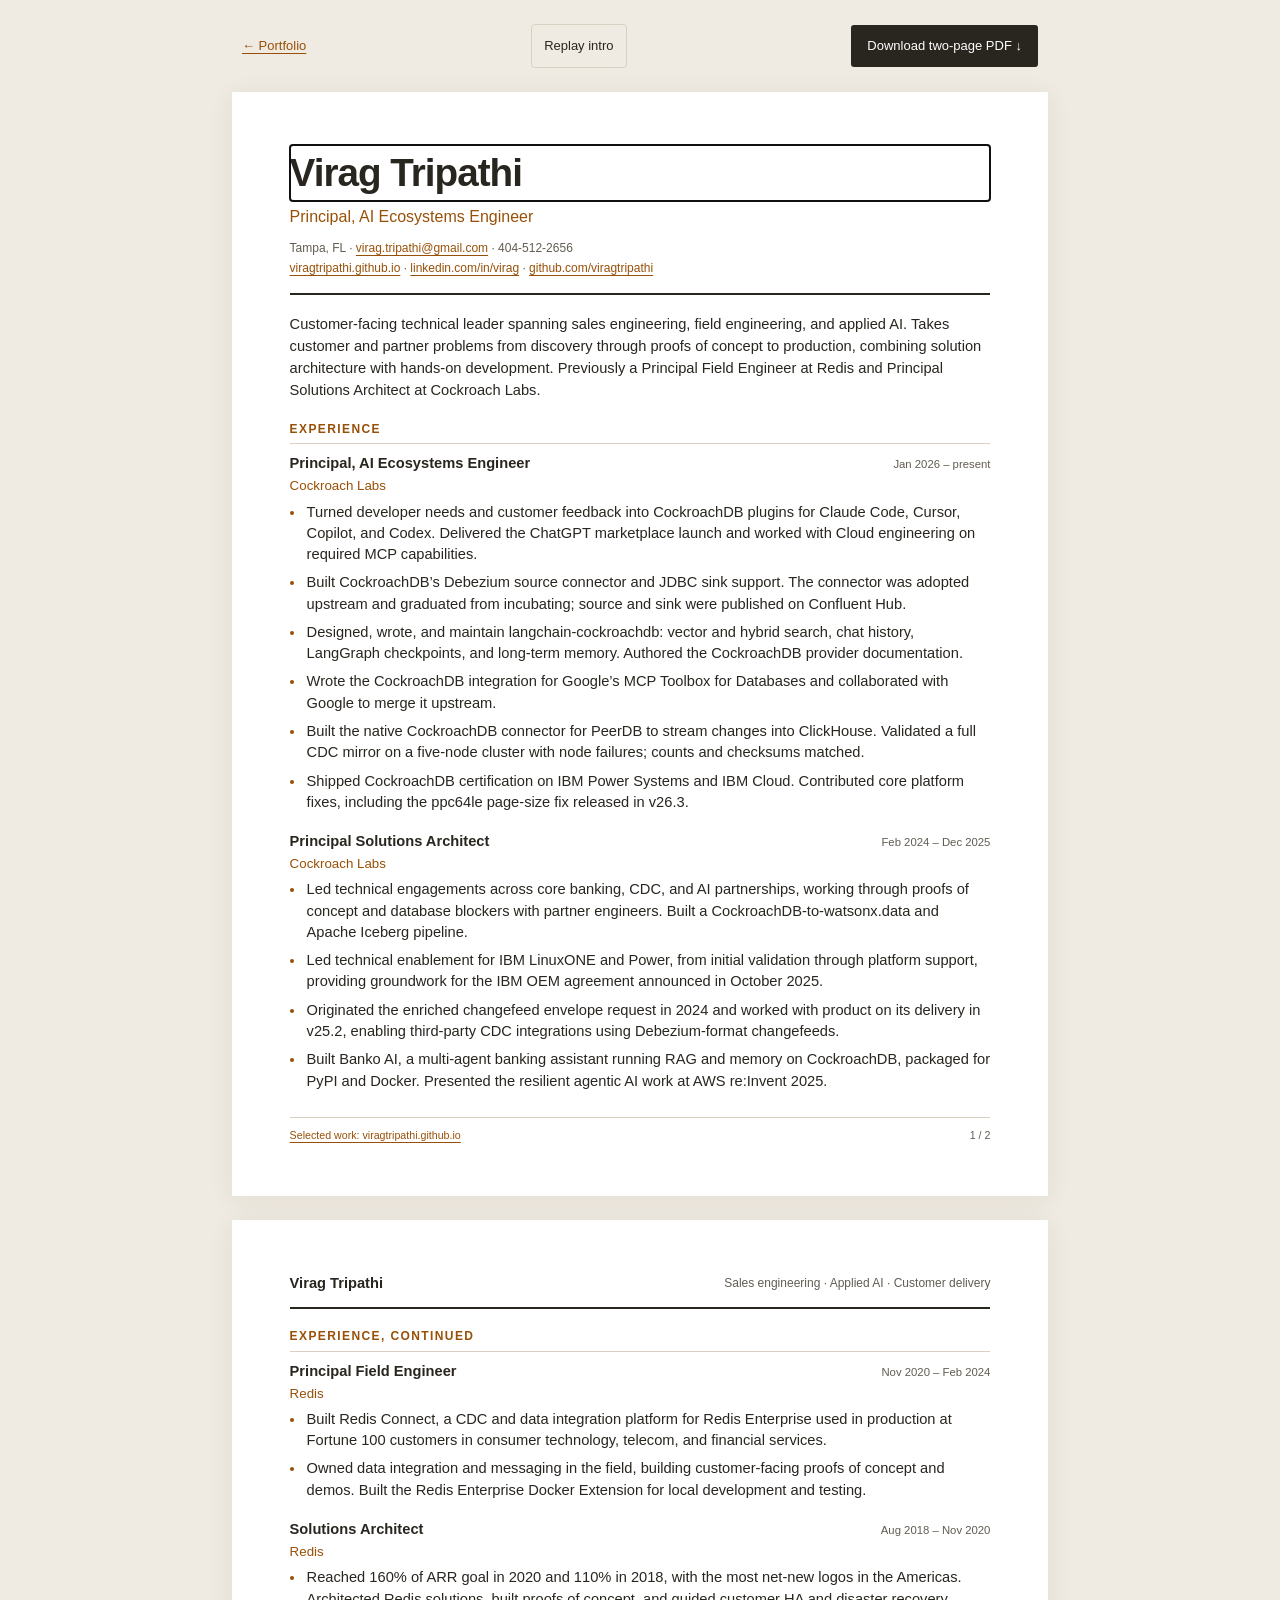
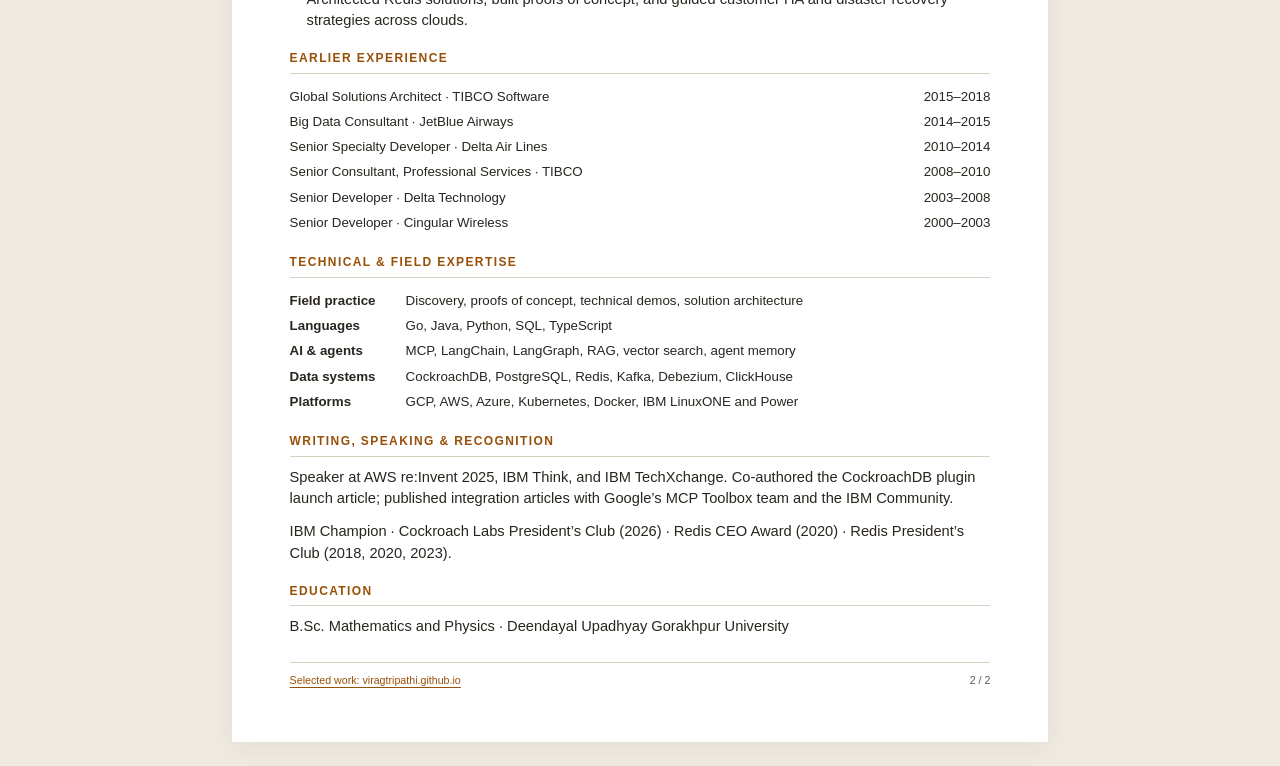
==== commit ba980668: "feat: add terminal resume introduction" ====
--- a/resume.html
+++ b/resume.html
@@ -7,17 +7,55 @@
 <meta name="description" content="Customer-facing technical leader in sales engineering, applied AI, and solution architecture.">
 <meta name="robots" content="noindex">
 <link rel="stylesheet" href="assets/resume.css">
+<script src="assets/resume.js" defer>
+</script>
 <link rel="icon" href="assets/favicon.svg" type="image/svg+xml">
 </head>
 <body>
 <nav class="toolbar" aria-label="Resume navigation">
 <a href="index.html">← Portfolio</a>
+<button id="replay-intro" type="button" hidden>Replay intro</button>
 <a href="assets/virag-tripathi-resume.pdf" download>Download two-page PDF ↓</a>
 </nav>
-<main>
+<dialog class="resume-intro" id="resume-intro" aria-labelledby="intro-title" aria-describedby="intro-description">
+<div class="terminal-bar">
+<span class="terminal-lights" aria-hidden="true">
+<i>
+</i>
+<i>
+</i>
+<i>
+</i>
+</span>
+<h2 id="intro-title">virag@portfolio ~</h2>
+</div>
+<p id="intro-description" class="resume-status">Your resume is ready. This brief terminal introduction closes automatically. You can skip it or download the PDF immediately.</p>
+<div class="terminal-content" aria-hidden="true">
+<p class="terminal-command">
+<span class="terminal-prompt">$</span>
+<span id="build-command">
+</span>
+<span class="terminal-cursor">
+</span>
+</p>
+<p class="build-line" hidden>
+<span>✓</span> Experience &amp; selected work</p>
+<p class="build-line" hidden>
+<span>✓</span> Sales engineering · Applied AI</p>
+<p class="build-line" hidden>
+<span>✓</span> Two pages. Ready to explore.</p>
+</div>
+<div class="intro-actions">
+<a id="intro-download" href="assets/virag-tripathi-resume.pdf" download>Download PDF</a>
+<button id="skip-intro" type="button" autofocus>Skip intro</button>
+</div>
+</dialog>
+<p id="resume-status" class="resume-status" role="status">
+</p>
+<main id="resume-content">
 <article class="resume-page" aria-label="Resume page 1">
 <header class="resume-header">
-<h1>Virag Tripathi</h1>
+<h1 tabindex="-1">Virag Tripathi</h1>
 <div class="role">Principal, AI Ecosystems Engineer</div>
 <div class="contact">Tampa, FL · <a href="mailto:virag.tripathi@gmail.com">virag.tripathi@gmail.com</a> · 404-512-2656<br>
 <a href="https://viragtripathi.github.io">viragtripathi.github.io</a> · <a href="https://www.linkedin.com/in/virag">linkedin.com/in/virag</a> · <a href="https://github.com/viragtripathi">github.com/viragtripathi</a>
--- a/assets/resume.css
+++ b/assets/resume.css
@@ -61,3 +61,30 @@
 .resume-page{line-height:1.4}
 }
 
+
+/* Optional terminal introduction; the resume and PDF are always prebuilt. */
+[hidden]{display:none!important}
+button{font:inherit;cursor:pointer}
+button:focus-visible,summary:focus-visible{outline:3px solid var(--accent);outline-offset:4px}
+.toolbar button{border:1px solid var(--line);background:transparent;color:var(--ink);border-radius:4px;padding:10px 12px;min-height:44px}
+.intro-open{overflow:hidden}
+.resume-intro{width:min(600px,calc(100vw - 32px));max-height:calc(100dvh - 32px);padding:0;border:1px solid #59442f;border-radius:14px;background:#191b1d;color:#eee8df;box-shadow:0 25px 100px #0006;overflow:auto}
+.resume-intro::backdrop{background:#201b15c9;backdrop-filter:blur(5px)}
+.terminal-bar{display:flex;align-items:center;gap:12px;padding:16px 20px;border-bottom:1px solid #ffffff18;font:13px ui-monospace,SFMono-Regular,Menlo,Consolas,monospace;color:#c2b7a8}
+.terminal-lights{display:flex;gap:6px}.terminal-lights i{width:9px;height:9px;border-radius:50%;background:#df9360}.terminal-lights i:nth-child(2){background:#d6ba75}.terminal-lights i:nth-child(3){background:#8aaf8a}
+.terminal-bar h2{margin:0;border:0;padding:0;font:inherit;color:inherit;letter-spacing:0;text-transform:none}
+.terminal-content{padding:28px 24px;min-height:215px;font:14px/1.85 ui-monospace,SFMono-Regular,Menlo,Consolas,monospace}
+.terminal-command{margin:0 0 17px;font-size:18px;color:#fff}.terminal-prompt{color:#e5a66d;margin-right:10px}.terminal-cursor{display:inline-block;width:8px;height:18px;vertical-align:-3px;margin-left:3px;background:#e5a66d;animation:cursor-blink .75s steps(1) infinite}
+.build-line{margin:4px 0;color:#c9c1b5}.build-line span{color:#9dcb9e;margin-right:10px}.build-line:last-child{color:#f2cba7}
+.intro-actions{display:flex;justify-content:space-between;align-items:center;gap:16px;padding:16px 24px;border-top:1px solid #ffffff18;font-size:14px}
+.intro-actions a{color:#f2cba7}.intro-actions button{padding:10px 15px;background:#f1e8db;color:#29251f;border:0;border-radius:5px;min-height:44px}
+.resume-status{position:absolute;width:1px;height:1px;margin:-1px;overflow:hidden;clip:rect(0,0,0,0)}
+#resume-content{position:relative}
+.resume-reveal .resume-page{animation:resume-appear .7s ease-out both}
+.resume-reveal::after{content:"";position:absolute;pointer-events:none;z-index:2;left:0;right:0;top:0;height:3px;background:linear-gradient(90deg,transparent,#d18b47,transparent);box-shadow:0 0 28px 10px #d18b4733;animation:resume-scan .8s ease-in-out both}
+@keyframes cursor-blink{50%{opacity:0}}
+@keyframes resume-appear{from{opacity:.35;filter:blur(2px)}to{opacity:1;filter:blur(0)}}
+@keyframes resume-scan{from{top:0;opacity:0}10%{opacity:1}90%{opacity:1}to{top:100%;opacity:0}}
+@media(max-width:600px){.terminal-content{padding:24px 18px;font-size:12px}.intro-actions{padding:16px 18px}.toolbar{gap:12px}.terminal-bar{padding:14px 18px}.terminal-command{font-size:17px}}
+@media(prefers-reduced-motion:reduce){.resume-reveal .resume-page,.resume-reveal::after,.terminal-cursor{animation:none!important}.resume-reveal::after{display:none}}
+@media print{.resume-intro,.resume-reveal::after,.resume-status{display:none!important}.resume-reveal .resume-page{animation:none;filter:none;opacity:1}.intro-open{overflow:visible}}
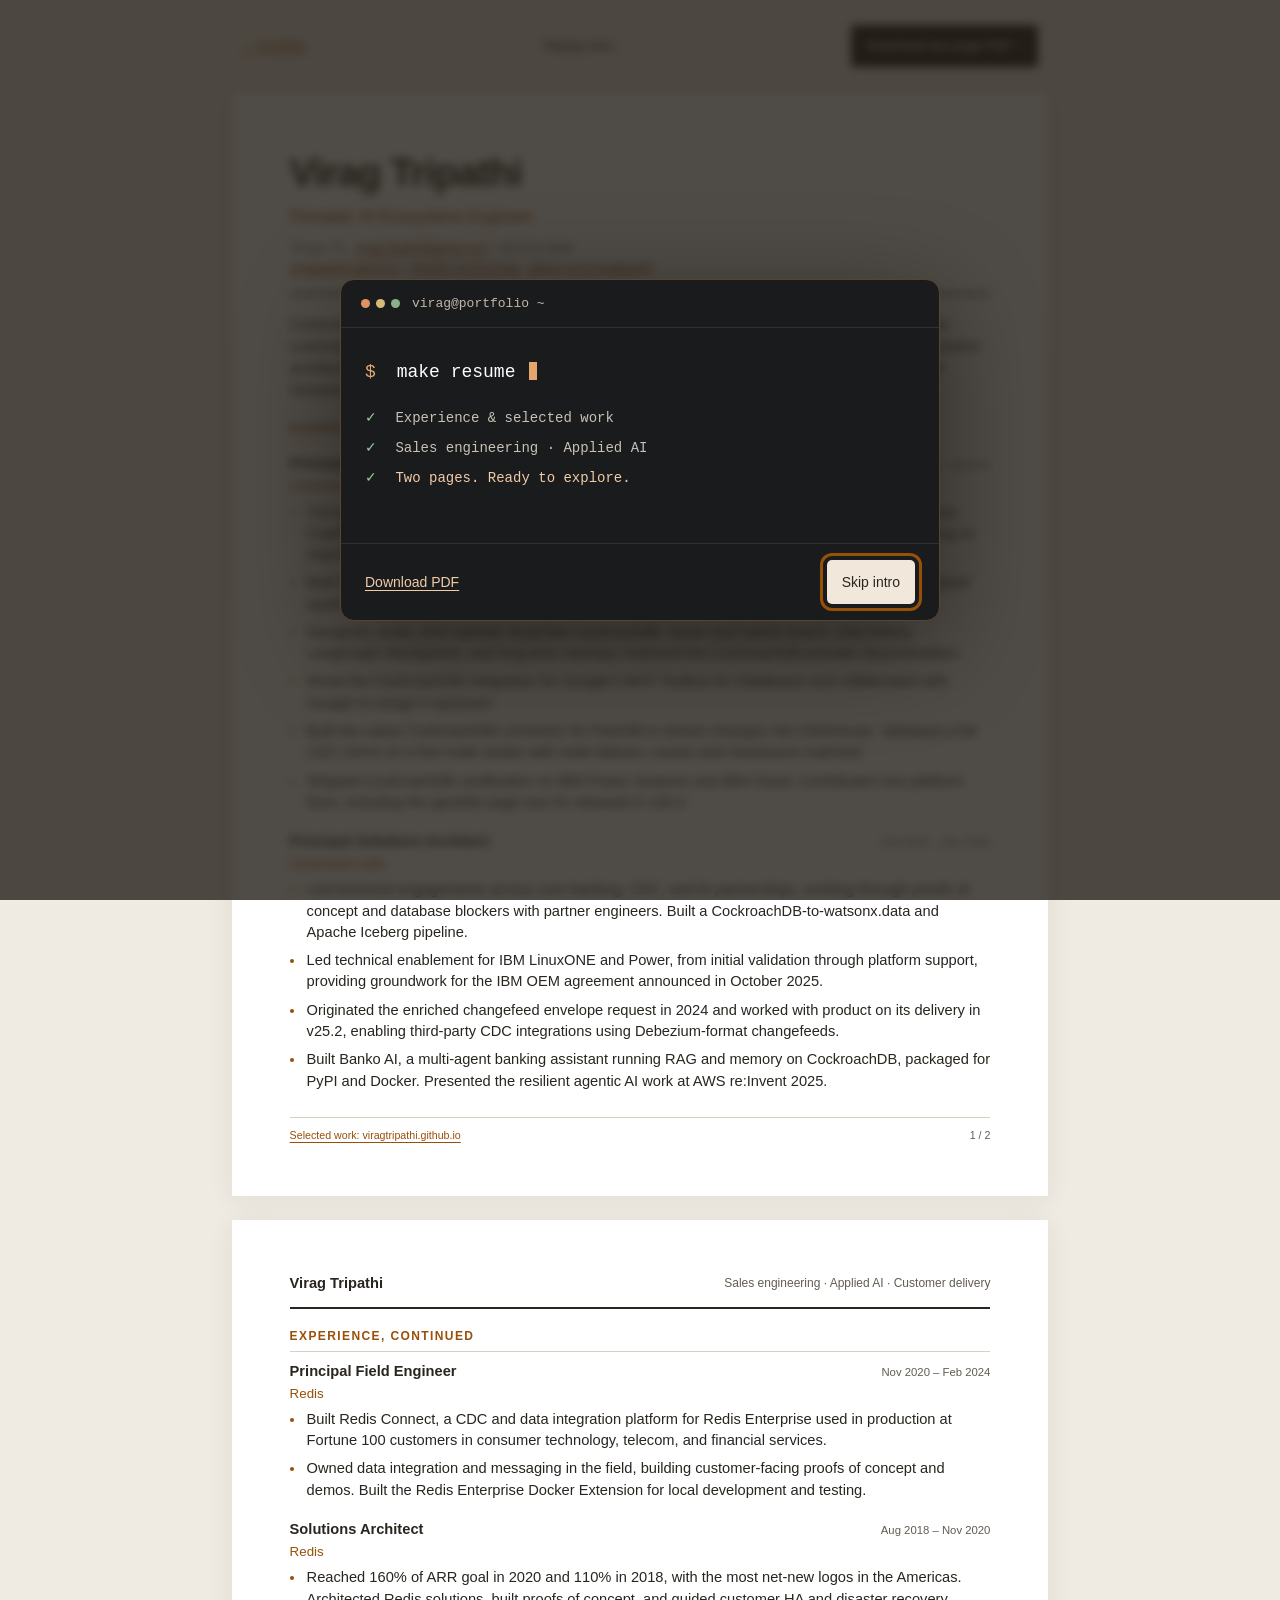
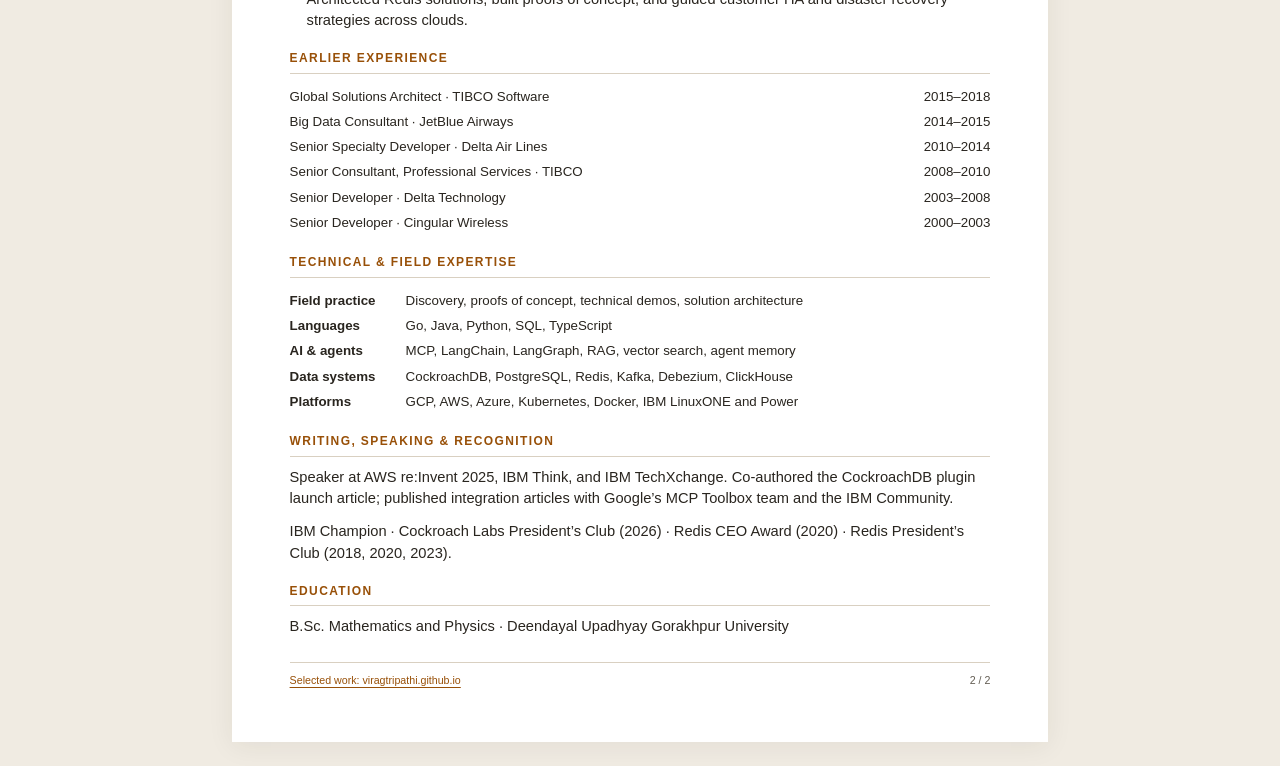
==== commit 3b1c8ce0: "fix: refresh cached resume animation assets" ====
--- a/resume.html
+++ b/resume.html
@@ -6,8 +6,8 @@
 <title>Virag Tripathi — Resume</title>
 <meta name="description" content="Customer-facing technical leader in sales engineering, applied AI, and solution architecture.">
 <meta name="robots" content="noindex">
-<link rel="stylesheet" href="assets/resume.css">
-<script src="assets/resume.js" defer>
+<link rel="stylesheet" href="assets/resume.css?v=terminal-1">
+<script src="assets/resume.js?v=terminal-1" defer>
 </script>
 <link rel="icon" href="assets/favicon.svg" type="image/svg+xml">
 </head>
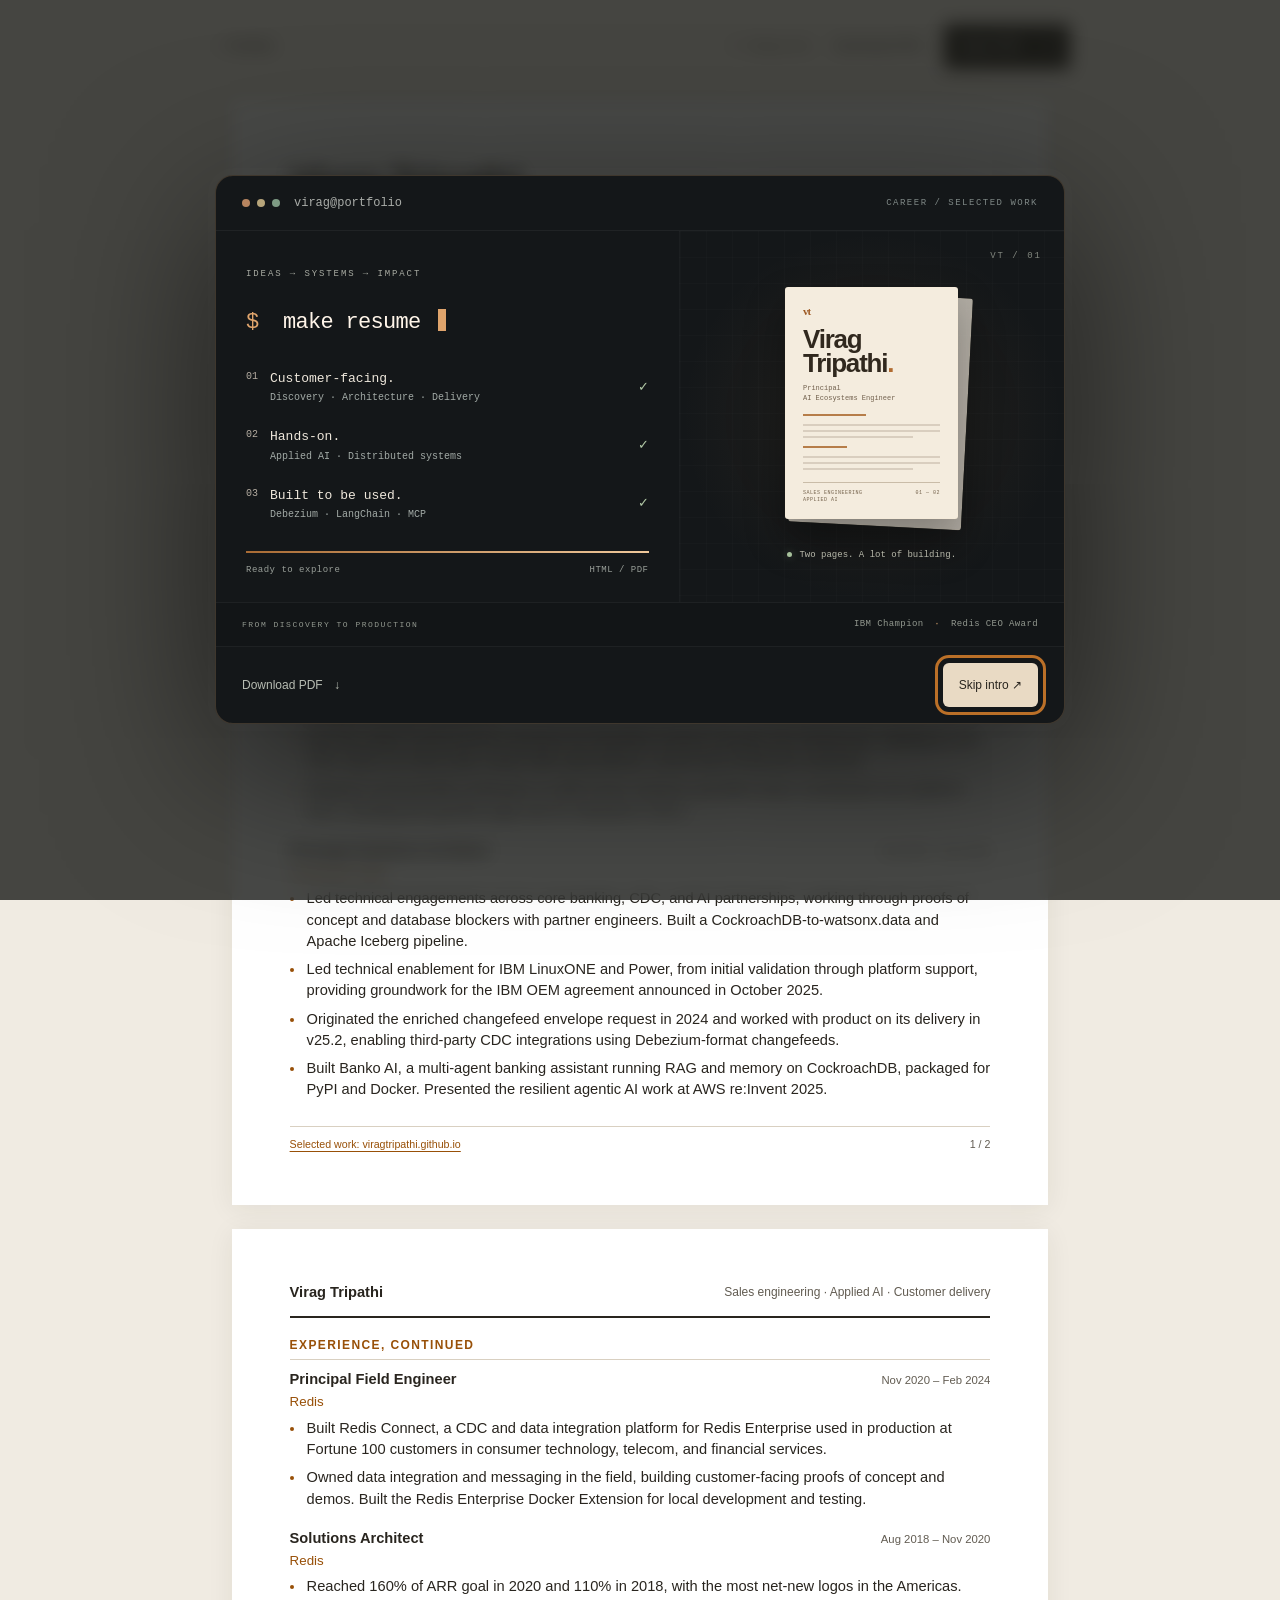
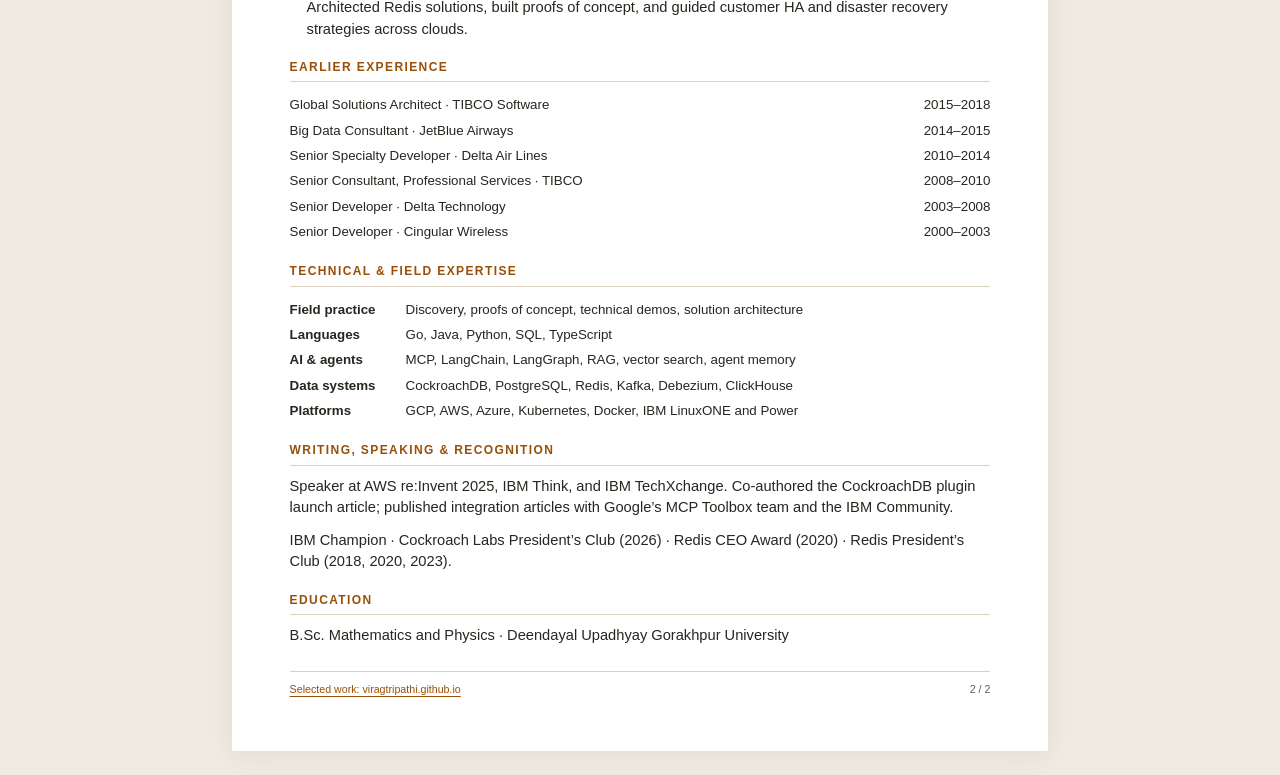
==== commit e599fe1b: "feat: add cinematic resume reveal and PDF transition" ====
--- a/resume.html
+++ b/resume.html
@@ -6,16 +6,21 @@
 <title>Virag Tripathi — Resume</title>
 <meta name="description" content="Customer-facing technical leader in sales engineering, applied AI, and solution architecture.">
 <meta name="robots" content="noindex">
-<link rel="stylesheet" href="assets/resume.css?v=terminal-1">
-<script src="assets/resume.js?v=terminal-1" defer>
+<link rel="stylesheet" href="assets/resume.css?v=studio-2">
+<script src="assets/resume.js?v=studio-2" defer>
 </script>
 <link rel="icon" href="assets/favicon.svg" type="image/svg+xml">
 </head>
 <body>
 <nav class="toolbar" aria-label="Resume navigation">
-<a href="index.html">← Portfolio</a>
-<button id="replay-intro" type="button" hidden>Replay intro</button>
-<a href="assets/virag-tripathi-resume.pdf" download>Download two-page PDF ↓</a>
+<a class="back-link" href="index.html">← Portfolio</a>
+<div class="toolbar-actions">
+<button id="replay-intro" type="button" hidden>
+<span aria-hidden="true">↻</span> Replay intro</button>
+<a class="download-link" href="assets/virag-tripathi-resume.pdf" download>Download PDF ↓</a>
+<a class="pdf-link" id="open-pdf" href="assets/virag-tripathi-resume.pdf">Open PDF <span aria-hidden="true">↗</span>
+</a>
+</div>
 </nav>
 <dialog class="resume-intro" id="resume-intro" aria-labelledby="intro-title" aria-describedby="intro-description">
 <div class="terminal-bar">
@@ -27,10 +32,13 @@
 <i>
 </i>
 </span>
-<h2 id="intro-title">virag@portfolio ~</h2>
-</div>
-<p id="intro-description" class="resume-status">Your resume is ready. This brief terminal introduction closes automatically. You can skip it or download the PDF immediately.</p>
-<div class="terminal-content" aria-hidden="true">
+<h2 id="intro-title">virag@portfolio</h2>
+<span class="terminal-edition" aria-hidden="true">CAREER / SELECTED WORK</span>
+</div>
+<p id="intro-description" class="resume-status">A brief introduction to the ready-to-read resume. Skip at any time or download the PDF immediately.</p>
+<div class="intro-stage" aria-hidden="true">
+<div class="terminal-content">
+<p class="terminal-eyebrow">IDEAS → SYSTEMS → IMPACT</p>
 <p class="terminal-command">
 <span class="terminal-prompt">$</span>
 <span id="build-command">
@@ -38,16 +46,98 @@
 <span class="terminal-cursor">
 </span>
 </p>
-<p class="build-line" hidden>
-<span>✓</span> Experience &amp; selected work</p>
-<p class="build-line" hidden>
-<span>✓</span> Sales engineering · Applied AI</p>
-<p class="build-line" hidden>
-<span>✓</span> Two pages. Ready to explore.</p>
+<div class="build-lines">
+<div class="build-line">
+<span class="build-index">01</span>
+<div>
+<b>Customer-facing.</b>
+<small>Discovery · Architecture · Delivery</small>
+</div>
+<span class="build-check">✓</span>
+</div>
+<div class="build-line">
+<span class="build-index">02</span>
+<div>
+<b>Hands-on.</b>
+<small>Applied AI · Distributed systems</small>
+</div>
+<span class="build-check">✓</span>
+</div>
+<div class="build-line">
+<span class="build-index">03</span>
+<div>
+<b>Built to be used.</b>
+<small>Debezium · LangChain · MCP</small>
+</div>
+<span class="build-check">✓</span>
+</div>
+</div>
+<div class="build-progress">
+<span>
+</span>
+</div>
+<div class="build-caption">
+<span id="build-phase">Experience</span>
+<span>HTML / PDF</span>
+</div>
+</div>
+<div class="document-stage">
+<span class="document-coordinate">VT / 01</span>
+<div class="document-stack">
+<div class="document-sheet document-back">
+</div>
+<div class="document-sheet document-front">
+<div class="document-monogram">vt</div>
+<div class="document-name">Virag<br>Tripathi<span>.</span>
+</div>
+<p class="document-role">Principal<br>AI Ecosystems Engineer</p>
+<div class="document-rule">
+</div>
+<div class="document-skeleton">
+<i>
+</i>
+<i>
+</i>
+<i>
+</i>
+</div>
+<div class="document-rule short">
+</div>
+<div class="document-skeleton">
+<i>
+</i>
+<i>
+</i>
+<i>
+</i>
+</div>
+<div class="document-footer">
+<span>SALES ENGINEERING<br>APPLIED AI</span>
+<span>01 — 02</span>
+</div>
+</div>
+<div class="document-scan">
+</div>
+</div>
+<div class="document-caption">
+<span class="ready-dot">
+</span>
+<span id="document-state">Experience, in focus.</span>
+</div>
+</div>
+</div>
+<div class="intro-signature" aria-hidden="true">
+<span>FROM DISCOVERY TO PRODUCTION</span>
+<span>IBM Champion <i>·</i> Redis CEO Award</span>
 </div>
 <div class="intro-actions">
-<a id="intro-download" href="assets/virag-tripathi-resume.pdf" download>Download PDF</a>
-<button id="skip-intro" type="button" autofocus>Skip intro</button>
+<a id="intro-download" href="assets/virag-tripathi-resume.pdf" download>Download PDF <span aria-hidden="true">↓</span>
+</a>
+<div>
+<button id="cancel-pdf" type="button" hidden>Cancel</button>
+<button id="skip-intro" type="button" autofocus>Skip intro <span aria-hidden="true">↗</span>
+</button>
+</div>
 </div>
 </dialog>
 <p id="resume-status" class="resume-status" role="status">
--- a/assets/resume.css
+++ b/assets/resume.css
@@ -62,29 +62,74 @@
 }
 
 
-/* Optional terminal introduction; the resume and PDF are always prebuilt. */
+/* Motion surrounds the document; the resume and PDF remain prebuilt. */
 [hidden]{display:none!important}
 button{font:inherit;cursor:pointer}
-button:focus-visible,summary:focus-visible{outline:3px solid var(--accent);outline-offset:4px}
-.toolbar button{border:1px solid var(--line);background:transparent;color:var(--ink);border-radius:4px;padding:10px 12px;min-height:44px}
+button:focus-visible,a:focus-visible{outline:3px solid #bb7028;outline-offset:5px}
+.toolbar{max-width:900px;padding:0 20px;margin:24px auto 32px}
+.toolbar-actions{display:flex;align-items:center;gap:12px}
+.toolbar .back-link,.toolbar .download-link{background:none;color:var(--ink);padding:10px 0;border-radius:0;text-decoration:none}
+.toolbar button{border:0;background:none;color:var(--muted);padding:10px;min-height:44px;font-size:12px}
+.toolbar button span{display:inline-block;margin-right:4px;transition:transform .4s}
+.toolbar button:hover span{transform:rotate(-65deg)}
+.toolbar .pdf-link{display:flex;align-items:center;gap:20px;background:var(--ink);color:#fff5e5;text-decoration:none;padding:13px 20px;border:1px solid #514332;border-radius:7px;box-shadow:0 4px 12px #29251f12;transition:transform .2s,box-shadow .2s}
+.toolbar .pdf-link:hover{transform:translateY(-2px);box-shadow:0 7px 22px #29251f24}
+.toolbar .pdf-link span{transition:transform .2s}.toolbar .pdf-link:hover span{transform:translate(2px,-2px)}
 .intro-open{overflow:hidden}
-.resume-intro{width:min(600px,calc(100vw - 32px));max-height:calc(100dvh - 32px);padding:0;border:1px solid #59442f;border-radius:14px;background:#191b1d;color:#eee8df;box-shadow:0 25px 100px #0006;overflow:auto}
-.resume-intro::backdrop{background:#201b15c9;backdrop-filter:blur(5px)}
-.terminal-bar{display:flex;align-items:center;gap:12px;padding:16px 20px;border-bottom:1px solid #ffffff18;font:13px ui-monospace,SFMono-Regular,Menlo,Consolas,monospace;color:#c2b7a8}
-.terminal-lights{display:flex;gap:6px}.terminal-lights i{width:9px;height:9px;border-radius:50%;background:#df9360}.terminal-lights i:nth-child(2){background:#d6ba75}.terminal-lights i:nth-child(3){background:#8aaf8a}
+.resume-intro{--glow:#dfa46c;width:min(850px,calc(100vw - 32px));max-height:calc(100dvh - 32px);padding:0;border:1px solid #77604770;border-radius:18px;background:#141719;color:#eee8df;box-shadow:0 40px 160px #0009,0 0 0 7px #ffffff03;overflow:auto;color-scheme:dark}
+.resume-intro[open]{animation:studio-enter .5s cubic-bezier(.16,1,.3,1) both}
+.resume-intro::backdrop{background:#181916c9;backdrop-filter:blur(9px);animation:backdrop-enter .5s ease both}
+.terminal-bar{display:flex;align-items:center;gap:14px;padding:20px 26px;border-bottom:1px solid #ffffff0d;font:12px ui-monospace,SFMono-Regular,Menlo,Consolas,monospace;color:#aaada9}
+.terminal-lights{display:flex;gap:7px}.terminal-lights i{width:8px;height:8px;border-radius:50%;background:#b78560}.terminal-lights i:nth-child(2){background:#b7a57a}.terminal-lights i:nth-child(3){background:#7e9b84}
 .terminal-bar h2{margin:0;border:0;padding:0;font:inherit;color:inherit;letter-spacing:0;text-transform:none}
-.terminal-content{padding:28px 24px;min-height:215px;font:14px/1.85 ui-monospace,SFMono-Regular,Menlo,Consolas,monospace}
-.terminal-command{margin:0 0 17px;font-size:18px;color:#fff}.terminal-prompt{color:#e5a66d;margin-right:10px}.terminal-cursor{display:inline-block;width:8px;height:18px;vertical-align:-3px;margin-left:3px;background:#e5a66d;animation:cursor-blink .75s steps(1) infinite}
-.build-line{margin:4px 0;color:#c9c1b5}.build-line span{color:#9dcb9e;margin-right:10px}.build-line:last-child{color:#f2cba7}
-.intro-actions{display:flex;justify-content:space-between;align-items:center;gap:16px;padding:16px 24px;border-top:1px solid #ffffff18;font-size:14px}
-.intro-actions a{color:#f2cba7}.intro-actions button{padding:10px 15px;background:#f1e8db;color:#29251f;border:0;border-radius:5px;min-height:44px}
+.terminal-edition{margin-left:auto;font-size:9px;letter-spacing:1.5px;color:#7f8886}
+.intro-stage{display:grid;grid-template-columns:1.2fr 1fr;min-height:370px}
+.terminal-content{padding:36px 30px 24px;font:13px/1.65 ui-monospace,SFMono-Regular,Menlo,Consolas,monospace}
+.terminal-eyebrow{font-size:9px;letter-spacing:1.9px;color:#a7aaa1;margin:0 0 23px}
+.terminal-command{margin:0 0 25px;white-space:nowrap;font-size:22px;letter-spacing:-.7px;color:#fff5e9;min-height:36px}
+.terminal-prompt{color:var(--glow);margin-right:12px}.terminal-cursor{display:inline-block;width:8px;height:22px;vertical-align:-3px;margin-left:5px;background:var(--glow);animation:cursor-blink .8s steps(1) infinite}
+.build-lines{display:grid;gap:16px;min-height:159px}
+.build-line{display:flex;align-items:center;gap:12px;opacity:.22;transform:translateY(5px);transition:opacity .4s ease,transform .4s ease}
+.build-line.is-complete{opacity:1;transform:translateY(0)}
+.build-index{font-size:10px;align-self:flex-start;padding-top:3px;color:#b4aca1}
+.build-line b{display:block;font-size:13px;font-weight:500;color:#efe8dc}.build-line small{display:block;font-size:10px;color:#a2aaa6;margin-top:1px}
+.build-check{margin-left:auto;color:#b2c9a7;opacity:0;transform:scale(.5);transition:opacity .3s,transform .4s}.is-complete .build-check{opacity:1;transform:scale(1)}
+.build-progress{height:2px;margin-top:26px;background:#ffffff0d;overflow:hidden}.build-progress span{display:block;height:100%;width:100%;background:linear-gradient(90deg,#a96b34,#efc89b);transform:scaleX(0);transform-origin:left;transition:transform .55s cubic-bezier(.22,1,.36,1)}
+[data-step="1"] .build-progress span{transform:scaleX(.33)}[data-step="2"] .build-progress span{transform:scaleX(.67)}[data-step="3"] .build-progress span{transform:scaleX(1)}
+.build-caption{display:flex;justify-content:space-between;margin-top:10px;font-size:9px;color:#999f99;letter-spacing:.5px}
+.document-stage{position:relative;display:flex;flex-direction:column;align-items:center;justify-content:center;overflow:hidden;border-left:1px solid #ffffff08;background:radial-gradient(ellipse at 50% 50%,#bc864a18,transparent 70%),linear-gradient(#ffffff03 1px,transparent 1px),linear-gradient(90deg,#ffffff03 1px,transparent 1px);background-size:auto,26px 26px,26px 26px;perspective:900px}
+.document-coordinate{position:absolute;top:20px;right:22px;color:#81867e;font:9px ui-monospace,monospace;letter-spacing:2px}
+.document-stack{position:relative;width:173px;height:232px;margin-top:18px;transform:rotateY(-12deg) rotateX(6deg) rotateZ(3deg);transition:transform 1s cubic-bezier(.22,1,.36,1)}
+[data-step="2"] .document-stack{transform:rotateY(-4deg) rotateX(2deg) rotateZ(0)}[data-step="3"] .document-stack{transform:rotateY(0) rotateX(0) rotateZ(0) translateY(-4px)}
+.document-sheet{position:absolute;inset:0;border:1px solid #f7e7cd44;border-radius:3px;background:#f4ecde;box-shadow:0 20px 40px #0004}
+.document-back{transform:translate(10px,9px) rotate(5deg);opacity:.45;transition:transform .8s,opacity .8s}.document-front{padding:17px 17px 12px;color:#30281e;overflow:hidden}
+[data-step="3"] .document-back{transform:translate(9px,7px) rotate(3deg);opacity:.7}
+.document-monogram{font:700 11px Georgia,serif;color:#9d5923;letter-spacing:-1px;margin-bottom:10px}
+.document-name{font:600 26px/.94 Arial,sans-serif;letter-spacing:-1.2px}.document-name span{color:#b16c31}
+.document-role{font:7px/1.5 ui-monospace,monospace;margin:7px 0 10px;color:#71604d}
+.document-rule{height:2px;background:#b67d49;width:46%;margin:8px 0}.document-rule.short{width:32%}
+.document-skeleton{display:grid;gap:4px}.document-skeleton i{display:block;height:2px;background:#b1a49369}.document-skeleton i:last-child{width:80%}
+.document-footer{display:flex;justify-content:space-between;font:5px/1.5 ui-monospace,monospace;letter-spacing:.5px;border-top:1px solid #c9bca8;padding-top:7px;margin-top:12px;color:#73614b}
+.document-scan{pointer-events:none;position:absolute;inset:0;overflow:hidden;border-radius:3px}.document-scan::after{content:"";position:absolute;top:-10%;left:-10%;width:120%;height:2px;background:#e6ae70;box-shadow:0 0 16px 6px #dda56c50;opacity:0}
+[open] .document-scan::after{animation:document-scan 1.5s .7s cubic-bezier(.4,0,.2,1) both}
+.document-caption{display:flex;align-items:center;gap:7px;position:relative;margin:27px 0 0;font:9px ui-monospace,monospace;color:#b7b8aa}.ready-dot{height:5px;width:5px;border-radius:50%;background:#b99876;transition:background .4s,box-shadow .4s}[data-step="3"] .ready-dot{background:#a7c19c;box-shadow:0 0 8px #a7c19c55}
+.intro-signature{display:flex;align-items:center;justify-content:space-between;gap:12px;padding:15px 26px;border-block:1px solid #ffffff0d;color:#92988f;font:9px/1.5 ui-monospace,monospace;letter-spacing:.4px;background:#00000015}.intro-signature>span:first-child{font-size:8px;letter-spacing:1.5px}.intro-signature i{color:#d6a16c;font-style:normal;margin:0 5px}
+.intro-actions{display:flex;justify-content:space-between;align-items:center;gap:16px;padding:16px 26px;font-size:12px}.intro-actions a{color:#b8bdb3;text-decoration:none}.intro-actions a:hover{color:#f4cda4}.intro-actions a span{margin-left:8px}.intro-actions>div{display:flex;gap:10px}
+.intro-actions button{padding:10px 15px;background:#e9dac4;color:#29251f;border:1px solid transparent;border-radius:6px;min-height:44px;font-size:12px;transition:background .2s}.intro-actions button:hover{background:#fff0db}.intro-actions #cancel-pdf{border-color:#ffffff25;color:#c4c7bf;background:transparent}
 .resume-status{position:absolute;width:1px;height:1px;margin:-1px;overflow:hidden;clip:rect(0,0,0,0)}
-#resume-content{position:relative}
-.resume-reveal .resume-page{animation:resume-appear .7s ease-out both}
-.resume-reveal::after{content:"";position:absolute;pointer-events:none;z-index:2;left:0;right:0;top:0;height:3px;background:linear-gradient(90deg,transparent,#d18b47,transparent);box-shadow:0 0 28px 10px #d18b4733;animation:resume-scan .8s ease-in-out both}
+#resume-content{position:relative;perspective:1400px}
+.resume-reveal .resume-page{animation:resume-appear 1s cubic-bezier(.16,1,.3,1) both;transform-origin:50% 15%}.resume-reveal .resume-page:nth-child(2){animation-delay:.12s}
+.resume-reveal::after{content:"";position:absolute;pointer-events:none;z-index:2;left:max(0px,calc((100% - 816px)/2));right:max(0px,calc((100% - 816px)/2));top:0;height:2px;background:linear-gradient(90deg,transparent,#dba262,transparent);box-shadow:0 0 32px 12px #d18b4730;animation:resume-scan 1s ease-in-out both}
+.resume-intro.is-leaving{animation:studio-leave .32s ease-in both}.resume-intro.is-leaving::backdrop{animation:backdrop-leave .32s ease-in both}
+[data-mode="pdf"] .document-stack{transition-duration:.5s}[data-mode="pdf"] .document-scan::after{animation-duration:.65s;animation-delay:.15s}[data-mode="pdf"].is-leaving .document-stack{transform:translateY(-12px) scale(1.12);transition:transform .32s}
+@keyframes studio-enter{from{opacity:0;transform:translateY(24px) scale(.965);filter:blur(4px)}to{opacity:1;transform:none;filter:blur(0)}}
+@keyframes studio-leave{to{opacity:0;transform:translateY(-12px) scale(1.025);filter:blur(3px)}}
+@keyframes backdrop-enter{from{opacity:0}to{opacity:1}}@keyframes backdrop-leave{to{opacity:0}}
 @keyframes cursor-blink{50%{opacity:0}}
-@keyframes resume-appear{from{opacity:.35;filter:blur(2px)}to{opacity:1;filter:blur(0)}}
-@keyframes resume-scan{from{top:0;opacity:0}10%{opacity:1}90%{opacity:1}to{top:100%;opacity:0}}
-@media(max-width:600px){.terminal-content{padding:24px 18px;font-size:12px}.intro-actions{padding:16px 18px}.toolbar{gap:12px}.terminal-bar{padding:14px 18px}.terminal-command{font-size:17px}}
-@media(prefers-reduced-motion:reduce){.resume-reveal .resume-page,.resume-reveal::after,.terminal-cursor{animation:none!important}.resume-reveal::after{display:none}}
-@media print{.resume-intro,.resume-reveal::after,.resume-status{display:none!important}.resume-reveal .resume-page{animation:none;filter:none;opacity:1}.intro-open{overflow:visible}}
+@keyframes document-scan{0%{top:-10%;opacity:0}15%,85%{opacity:1}100%{top:110%;opacity:0}}
+@keyframes resume-appear{from{opacity:0;transform:translateY(40px) rotateX(4deg) scale(.975);filter:blur(3px)}to{opacity:1;transform:none;filter:blur(0)}}
+@keyframes resume-scan{from{top:0;opacity:0}15%,85%{opacity:1}to{top:min(100%,1056px);opacity:0}}
+@media(max-width:650px){.toolbar{padding:0;margin:14px 14px 20px;gap:8px}.toolbar-actions{gap:6px;flex-wrap:wrap}.toolbar button{font-size:11px;padding:8px}.toolbar .download-link{font-size:11px;padding:8px}.toolbar .pdf-link{font-size:12px;padding:10px 12px;gap:10px}.intro-stage{grid-template-columns:1.15fr .85fr;min-height:330px}.terminal-content{padding:25px 18px 20px;font-size:11px}.terminal-eyebrow{font-size:7px;letter-spacing:1px;margin-bottom:18px}.terminal-command{font-size:18px}.build-line{gap:8px}.build-line b{font-size:11px}.build-line small{font-size:8px}.build-index{font-size:8px}.build-check{font-size:9px}.terminal-edition{display:none}.terminal-bar{padding:16px 18px}.intro-signature{padding:13px 18px;flex-wrap:wrap;gap:6px}.intro-actions{padding:14px 18px}.document-stack{width:130px;height:182px}.document-front{padding:12px}.document-name{font-size:21px}.document-monogram{margin-bottom:7px}.document-role{font-size:6px;margin:6px 0}.document-skeleton{gap:3px}.document-rule{margin:6px 0}.document-footer{margin-top:8px;padding-top:5px;font-size:4px}.document-caption{font-size:7px;margin-top:25px;gap:4px}.document-coordinate{font-size:7px;right:15px}.build-lines{gap:14px;min-height:147px}.build-caption{font-size:8px}}
+@media(max-width:450px){.intro-stage{grid-template-columns:1fr}.document-stage{display:none}.terminal-content{padding:24px}.terminal-command{font-size:23px}.terminal-eyebrow{font-size:9px}.build-line b{font-size:13px}.build-line small{font-size:10px}.build-index{font-size:10px}.build-check{font-size:12px}.build-lines{min-height:150px}.intro-signature{font-size:8px}.intro-signature>span:first-child{font-size:7px}.toolbar{align-items:center}.toolbar-actions{gap:4px}.toolbar .back-link{font-size:12px}.toolbar button{font-size:10px;padding:8px 4px}.toolbar .download-link{font-size:10px;padding:8px 4px}.toolbar .pdf-link{font-size:11px;padding:10px}.build-caption{font-size:9px}}
+@media(prefers-reduced-motion:reduce){.resume-intro,.resume-intro::backdrop,.resume-intro *,.resume-reveal .resume-page,.resume-reveal::after,.toolbar *{animation:none!important;transition:none!important}.resume-reveal::after{display:none}.resume-reveal .resume-page{filter:none;transform:none;opacity:1}}
+@media print{.resume-intro,.resume-reveal::after,.resume-status{display:none!important}.resume-reveal .resume-page{animation:none;filter:none;transform:none;opacity:1}.intro-open{overflow:visible}#resume-content{perspective:none}}
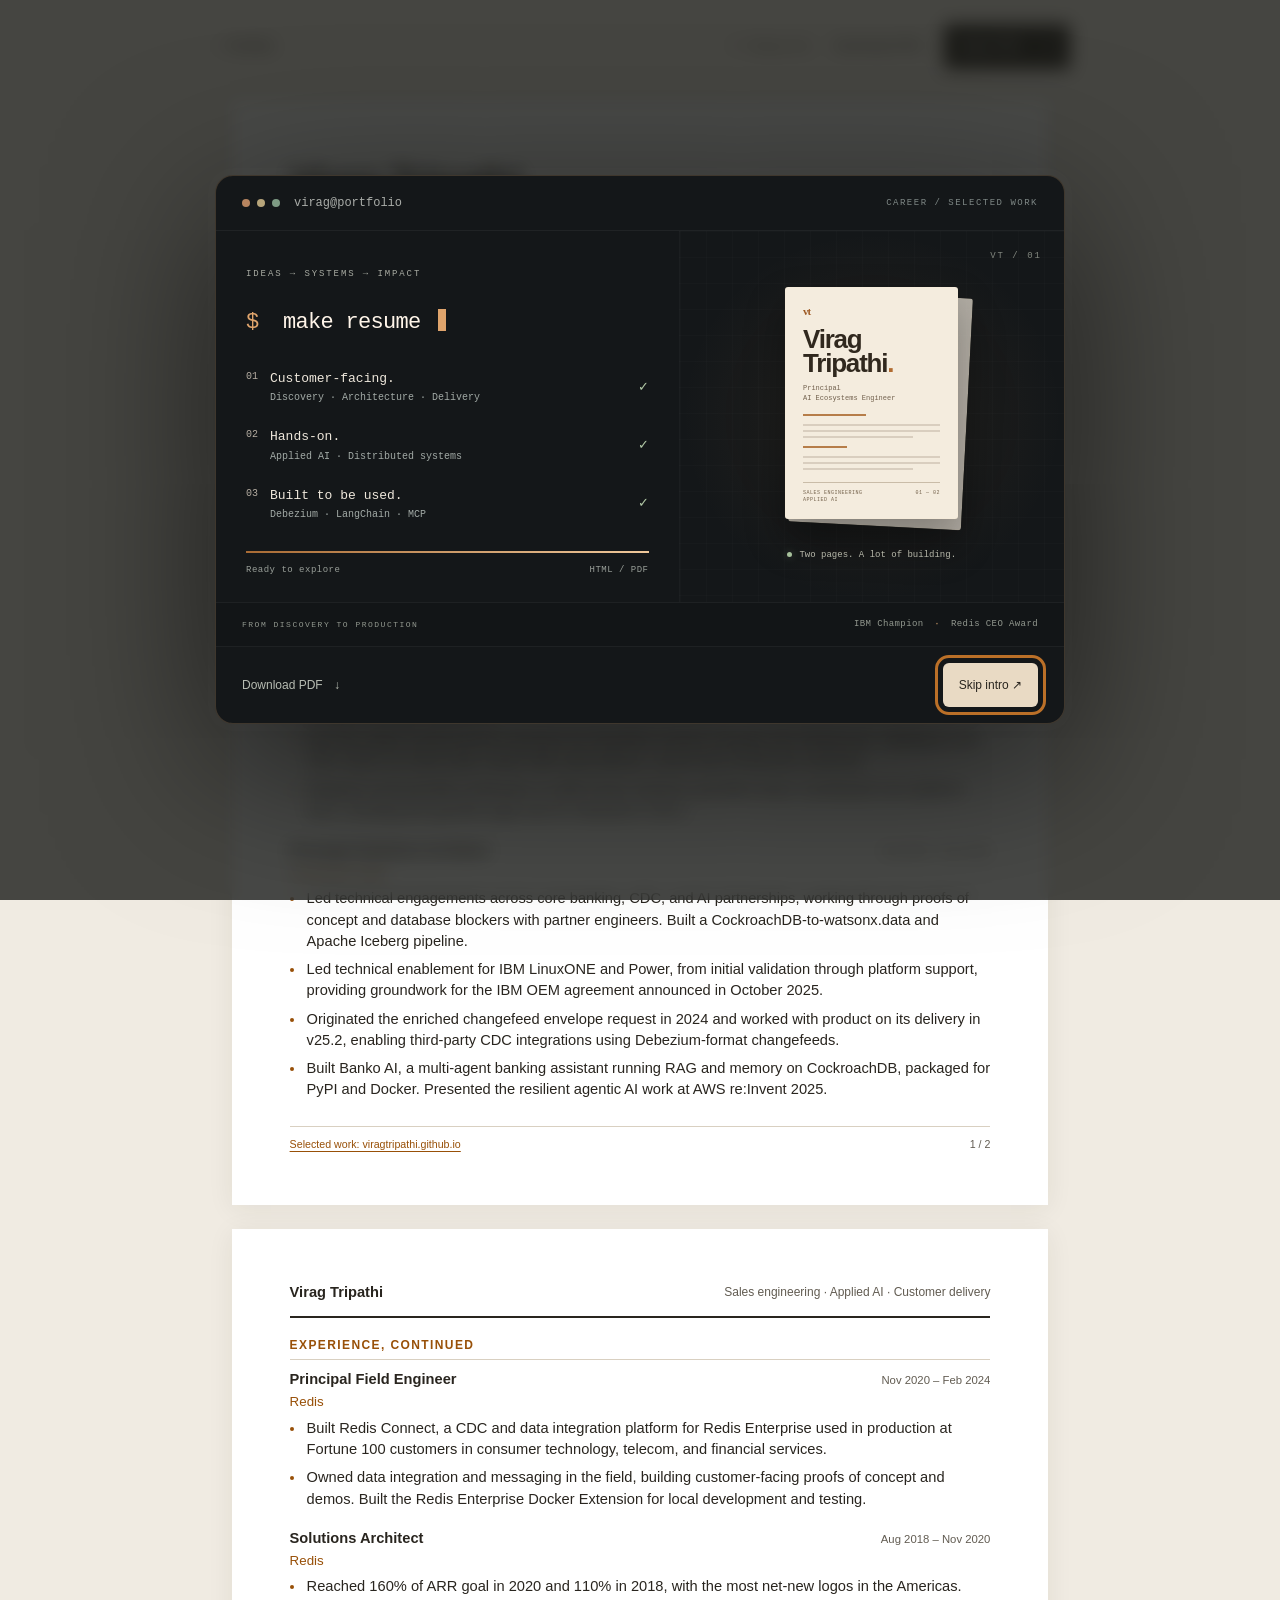
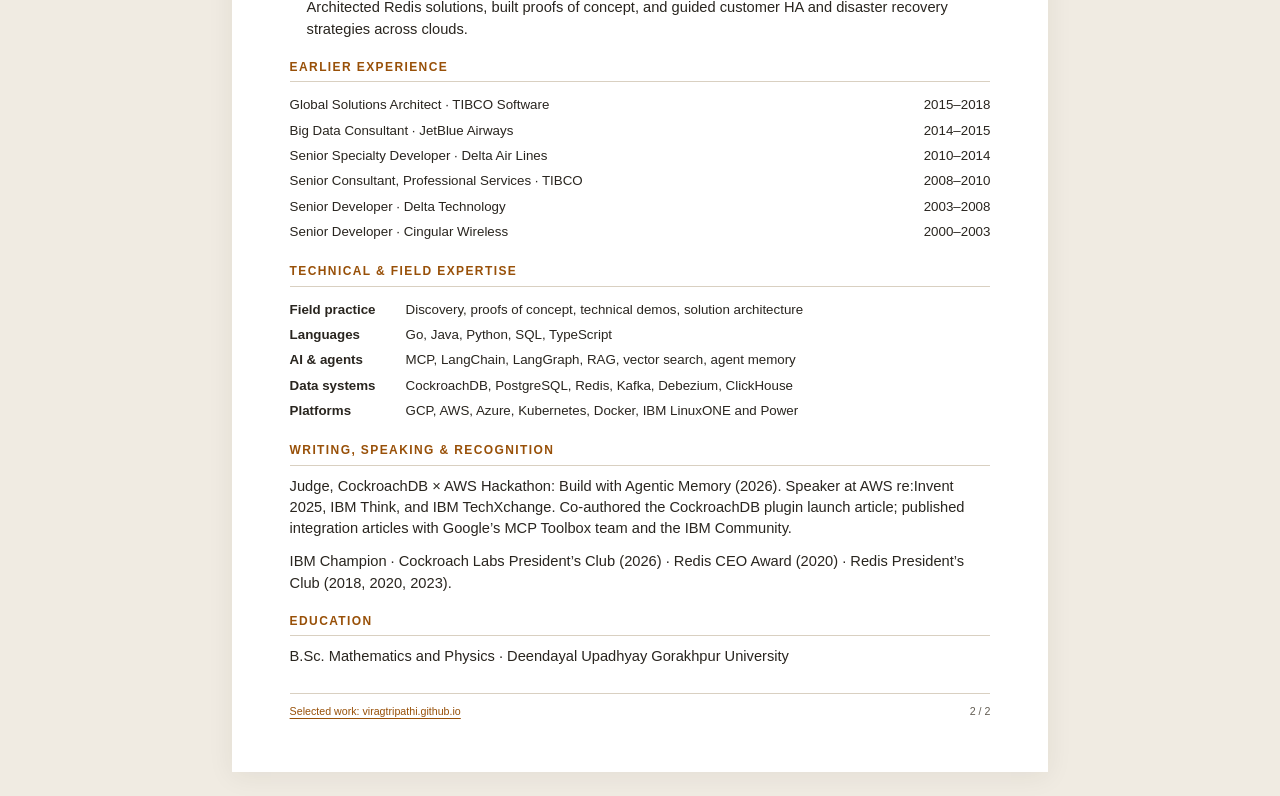
==== commit b35a9f34: "fix: replay resume opening and include hackathon judging" ====
--- a/resume.html
+++ b/resume.html
@@ -6,8 +6,8 @@
 <title>Virag Tripathi — Resume</title>
 <meta name="description" content="Customer-facing technical leader in sales engineering, applied AI, and solution architecture.">
 <meta name="robots" content="noindex">
-<link rel="stylesheet" href="assets/resume.css?v=studio-2">
-<script src="assets/resume.js?v=studio-2" defer>
+<link rel="stylesheet" href="assets/resume.css?v=studio-3">
+<script src="assets/resume.js?v=studio-3" defer>
 </script>
 <link rel="icon" href="assets/favicon.svg" type="image/svg+xml">
 </head>
@@ -17,8 +17,8 @@
 <div class="toolbar-actions">
 <button id="replay-intro" type="button" hidden>
 <span aria-hidden="true">↻</span> Replay intro</button>
-<a class="download-link" href="assets/virag-tripathi-resume.pdf" download>Download PDF ↓</a>
-<a class="pdf-link" id="open-pdf" href="assets/virag-tripathi-resume.pdf">Open PDF <span aria-hidden="true">↗</span>
+<a class="download-link" href="assets/virag-tripathi-resume.pdf?v=judging-2026" download>Download PDF ↓</a>
+<a class="pdf-link" id="open-pdf" href="assets/virag-tripathi-resume.pdf?v=judging-2026">Open PDF <span aria-hidden="true">↗</span>
 </a>
 </div>
 </nav>
@@ -131,7 +131,7 @@
 <span>IBM Champion <i>·</i> Redis CEO Award</span>
 </div>
 <div class="intro-actions">
-<a id="intro-download" href="assets/virag-tripathi-resume.pdf" download>Download PDF <span aria-hidden="true">↓</span>
+<a id="intro-download" href="assets/virag-tripathi-resume.pdf?v=judging-2026" download>Download PDF <span aria-hidden="true">↓</span>
 </a>
 <div>
 <button id="cancel-pdf" type="button" hidden>Cancel</button>
@@ -269,7 +269,7 @@
 </section>
 <section>
 <h2>Writing, speaking &amp; recognition</h2>
-<p>Speaker at AWS re:Invent 2025, IBM Think, and IBM TechXchange. Co-authored the CockroachDB plugin launch article; published integration articles with Google’s MCP Toolbox team and the IBM Community.</p>
+<p>Judge, CockroachDB × AWS Hackathon: Build with Agentic Memory (2026). Speaker at AWS re:Invent 2025, IBM Think, and IBM TechXchange. Co-authored the CockroachDB plugin launch article; published integration articles with Google’s MCP Toolbox team and the IBM Community.</p>
 <p>IBM Champion · Cockroach Labs President’s Club (2026) · Redis CEO Award (2020) · Redis President’s Club (2018, 2020, 2023).</p>
 </section>
 <section>
